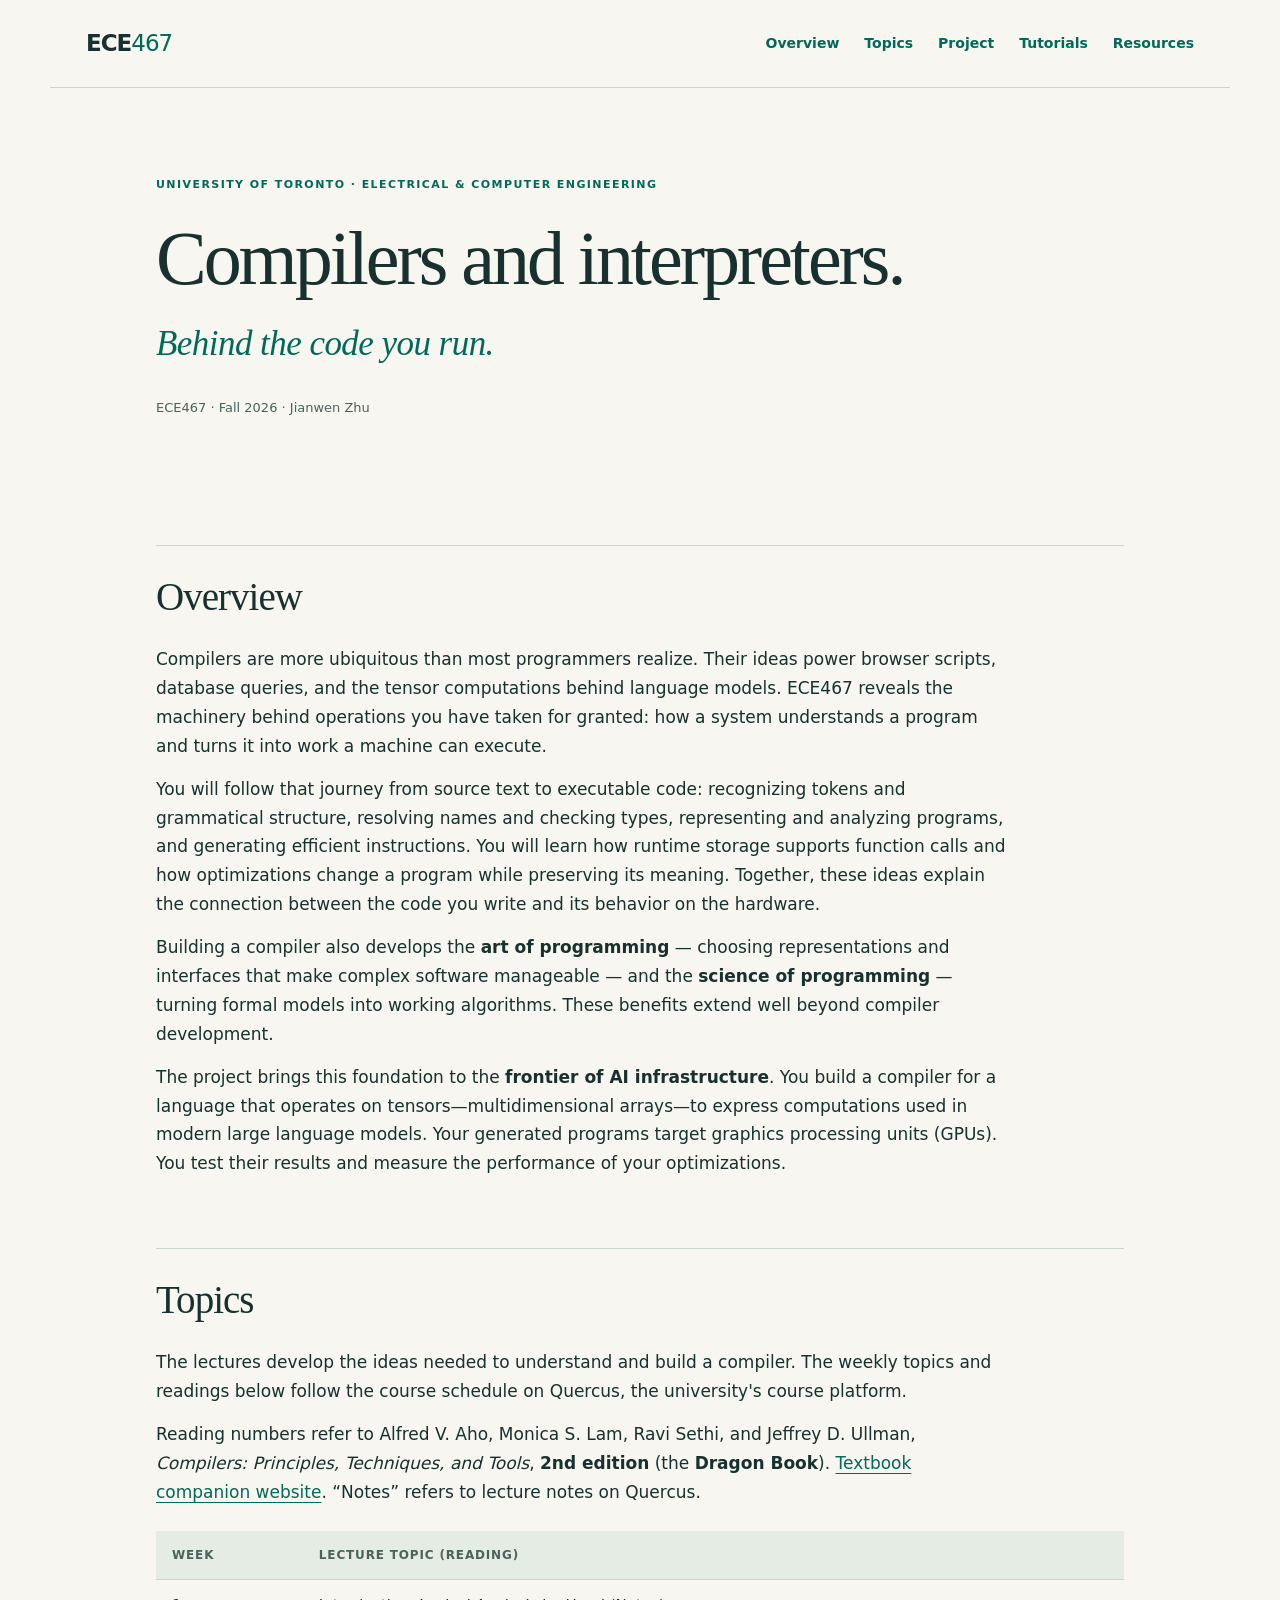
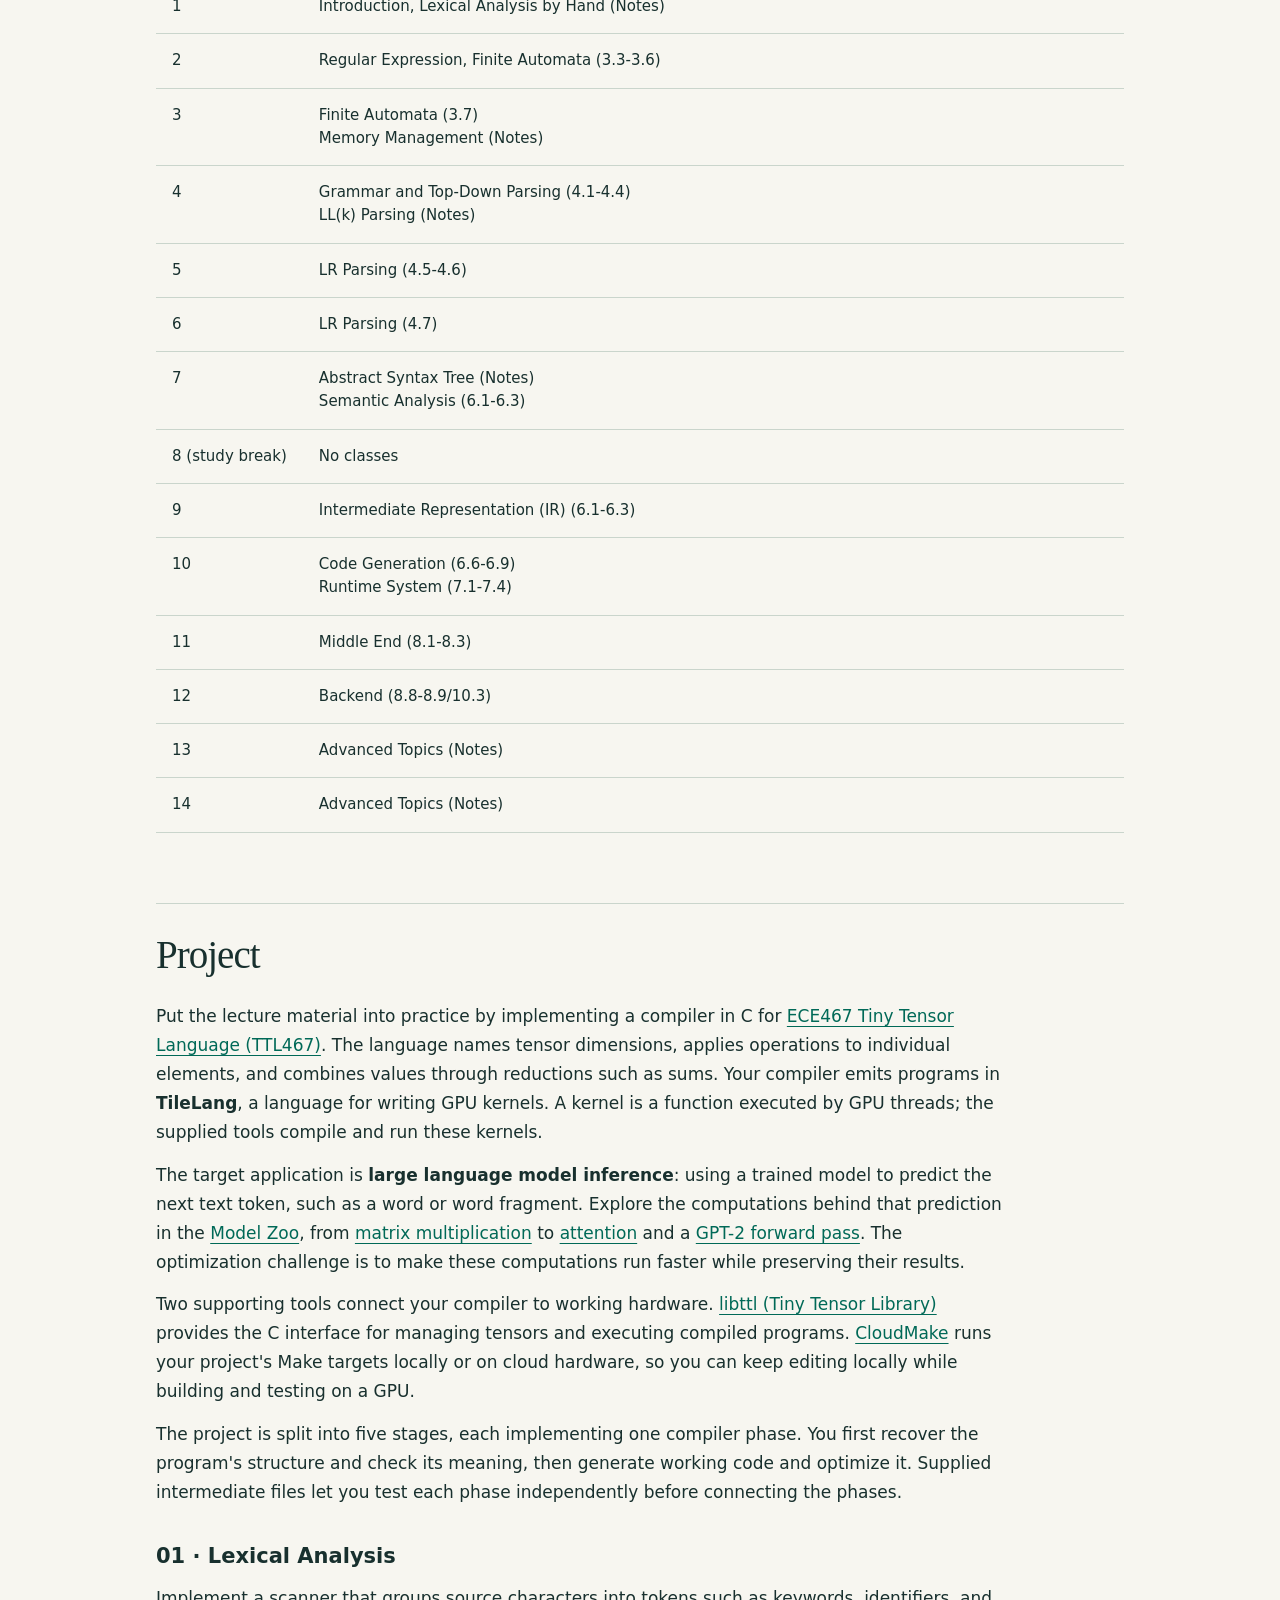
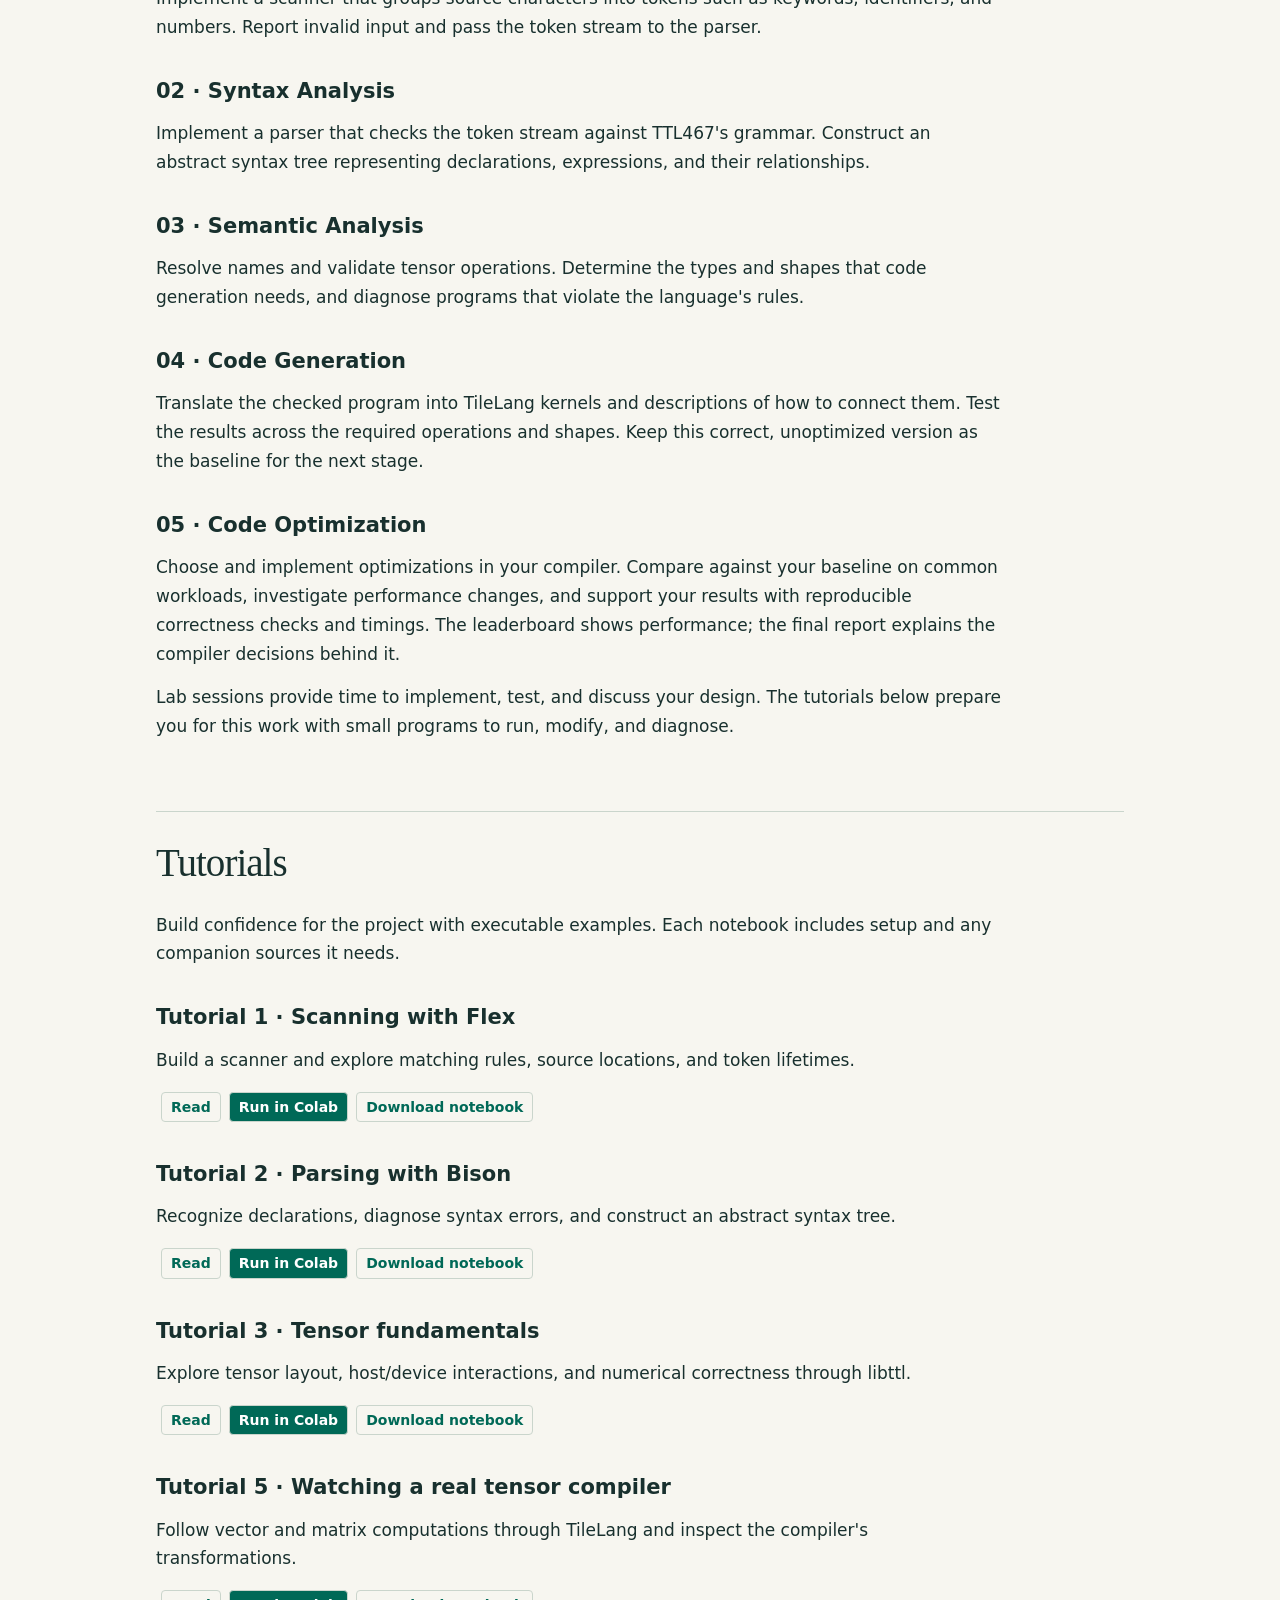
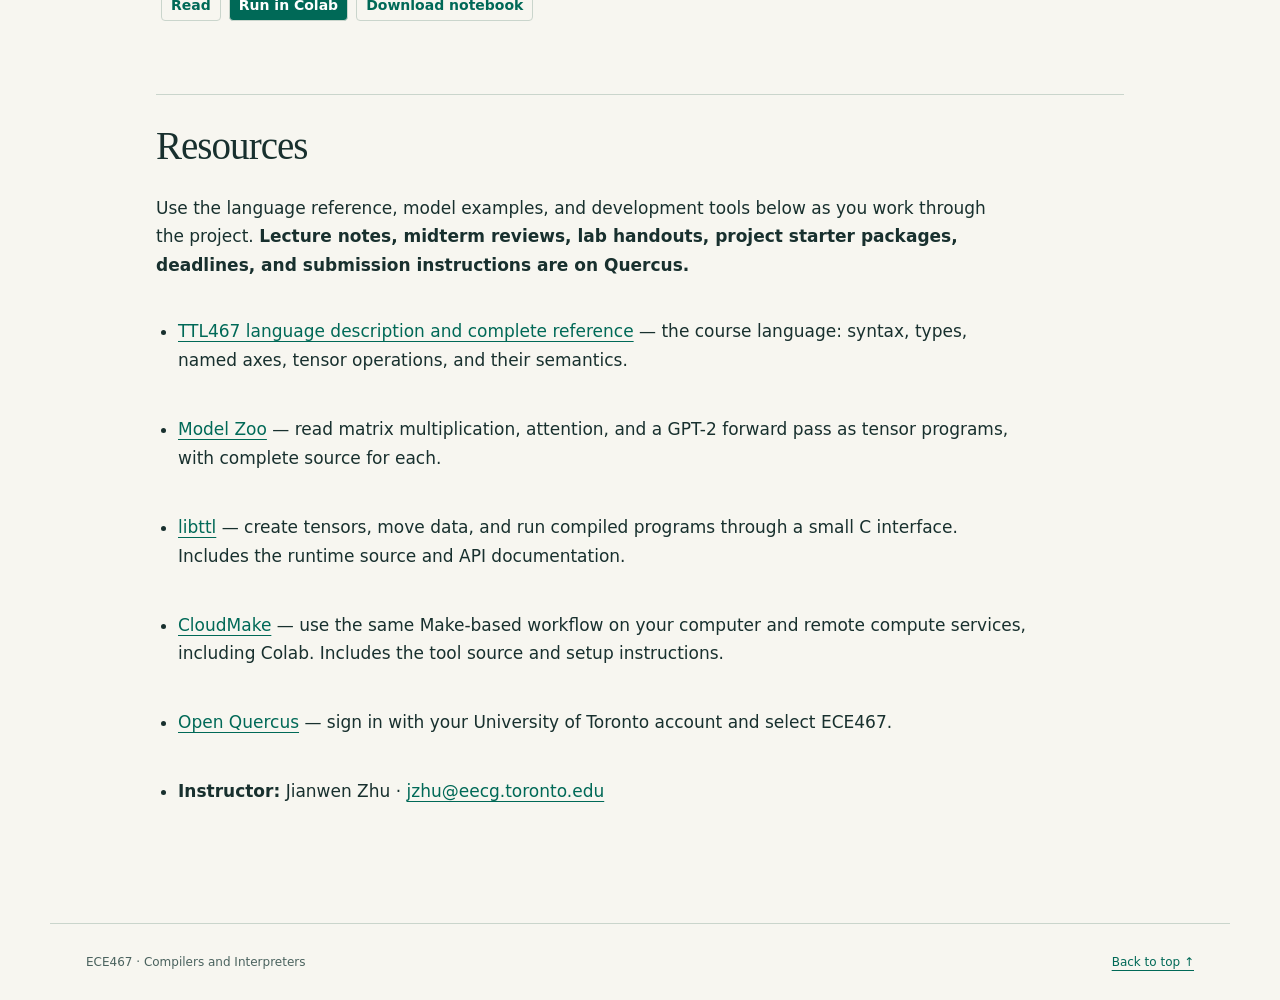
==== index.html @ db03c55f "Publish ECE467 course site and standalone student tutorials" ====
<!doctype html>
<html lang="en">
<head>
<meta charset="utf-8">
<meta name="viewport" content="width=device-width, initial-scale=1">
<meta name="description" content="ECE467 Compilers and Interpreters at the University of Toronto: learning outcomes, lecture topics, and a five-stage tensor compiler project.">
<title>ECE467 — Compilers and Interpreters</title>
<link rel="stylesheet" href="style.css">
</head>
<body>
<a class="skip" href="#main">Skip to content</a>
<nav aria-label="Main navigation"><a class="brand" href="#top">ECE<span>467</span></a><div><a href="#objectives">Overview</a><a href="#topics">Topics</a><a href="#project">Project</a><a href="#tutorials">Tutorials</a><a href="#resources">Resources</a></div></nav>
<main id="main"><header class="hero" id="top">
<p class="eyebrow">University of Toronto · Electrical &amp; Computer Engineering</p>
<h1>Compilers and interpreters.<em class="hero-tagline">Behind the code you run.</em></h1>
<p class="byline">ECE467 · Fall 2026 · Jianwen Zhu</p>
</header>

<h2 id="objectives">Overview</h2>
<p>Compilers are more ubiquitous than most programmers realize. Their
ideas power browser scripts, database queries, and the tensor
computations behind language models. ECE467 reveals the machinery behind
operations you have taken for granted: how a system understands a
program and turns it into work a machine can execute.</p>
<p>You will follow that journey from source text to executable code:
recognizing tokens and grammatical structure, resolving names and
checking types, representing and analyzing programs, and generating
efficient instructions. You will learn how runtime storage supports
function calls and how optimizations change a program while preserving
its meaning. Together, these ideas explain the connection between the
code you write and its behavior on the hardware.</p>
<p>Building a compiler also develops the <strong>art of
programming</strong> — choosing representations and interfaces that make
complex software manageable — and the <strong>science of
programming</strong> — turning formal models into working algorithms.
These benefits extend well beyond compiler development.</p>
<p>The project brings this foundation to the <strong>frontier of AI
infrastructure</strong>. You build a compiler for a language that
operates on tensors—multidimensional arrays—to express computations used
in modern large language models. Your generated programs target graphics
processing units (GPUs). You test their results and measure the
performance of your optimizations.</p>
<h2 id="topics">Topics</h2>
<p>The lectures develop the ideas needed to understand and build a
compiler. The weekly topics and readings below follow the course
schedule on Quercus, the university's course platform.</p>
<p>Reading numbers refer to Alfred V. Aho, Monica S. Lam, Ravi Sethi,
and Jeffrey D. Ullman, <em>Compilers: Principles, Techniques, and
Tools</em>, <strong>2nd edition</strong> (the <strong>Dragon
Book</strong>). <a href="https://suif.stanford.edu/dragonbook/">Textbook
companion website</a>. “Notes” refers to lecture notes on Quercus.</p>
<div class="table-scroll" role="region" aria-label="Lecture topic schedule" tabindex="0">

<table>
<thead>
<tr>
<th>Week</th>
<th>Lecture topic (reading)</th>
</tr>
</thead>
<tbody>
<tr>
<td>1</td>
<td>Introduction, Lexical Analysis by Hand (Notes)</td>
</tr>
<tr>
<td>2</td>
<td>Regular Expression, Finite Automata (3.3-3.6)</td>
</tr>
<tr>
<td>3</td>
<td>Finite Automata (3.7)<br>Memory Management (Notes)</td>
</tr>
<tr>
<td>4</td>
<td>Grammar and Top-Down Parsing (4.1-4.4)<br>LL(k) Parsing (Notes)</td>
</tr>
<tr>
<td>5</td>
<td>LR Parsing (4.5-4.6)</td>
</tr>
<tr>
<td>6</td>
<td>LR Parsing (4.7)</td>
</tr>
<tr>
<td>7</td>
<td>Abstract Syntax Tree (Notes)<br>Semantic Analysis (6.1-6.3)</td>
</tr>
<tr>
<td>8 (study break)</td>
<td>No classes</td>
</tr>
<tr>
<td>9</td>
<td>Intermediate Representation (IR) (6.1-6.3)</td>
</tr>
<tr>
<td>10</td>
<td>Code Generation (6.6-6.9)<br>Runtime System (7.1-7.4)</td>
</tr>
<tr>
<td>11</td>
<td>Middle End (8.1-8.3)</td>
</tr>
<tr>
<td>12</td>
<td>Backend (8.8-8.9/10.3)</td>
</tr>
<tr>
<td>13</td>
<td>Advanced Topics (Notes)</td>
</tr>
<tr>
<td>14</td>
<td>Advanced Topics (Notes)</td>
</tr>
</tbody>
</table>
</div>

<h2 id="project">Project</h2>
<p>Put the lecture material into practice by implementing a compiler in
C for <a href="ttl467.html">ECE467 Tiny Tensor Language (TTL467)</a>.
The language names tensor dimensions, applies operations to individual
elements, and combines values through reductions such as sums. Your
compiler emits programs in <strong>TileLang</strong>, a language for
writing GPU kernels. A kernel is a function executed by GPU threads; the
supplied tools compile and run these kernels.</p>
<p>The target application is <strong>large language model
inference</strong>: using a trained model to predict the next text
token, such as a word or word fragment. Explore the computations behind
that prediction in the <a href="model-zoo.html">Model Zoo</a>, from <a
href="gemm.html">matrix multiplication</a> to <a
href="attention.html">attention</a> and a <a
href="gpt2-forward.html">GPT-2 forward pass</a>. The optimization
challenge is to make these computations run faster while preserving
their results.</p>
<p>Two supporting tools connect your compiler to working hardware. <a
href="https://github.com/jianwen-zhu/libttl">libttl (Tiny Tensor
Library)</a> provides the C interface for managing tensors and executing
compiled programs. <a
href="https://github.com/jianwen-zhu/cloudmake">CloudMake</a> runs your
project's Make targets locally or on cloud hardware, so you can keep
editing locally while building and testing on a GPU.</p>
<p>The project is split into five stages, each implementing one compiler
phase. You first recover the program's structure and check its meaning,
then generate working code and optimize it. Supplied intermediate files
let you test each phase independently before connecting the phases.</p>
<h3 id="lexical-analysis">01 · Lexical Analysis</h3>
<p>Implement a scanner that groups source characters into tokens such as
keywords, identifiers, and numbers. Report invalid input and pass the
token stream to the parser.</p>
<h3 id="syntax-analysis">02 · Syntax Analysis</h3>
<p>Implement a parser that checks the token stream against TTL467's
grammar. Construct an abstract syntax tree representing declarations,
expressions, and their relationships.</p>
<h3 id="semantic-analysis">03 · Semantic Analysis</h3>
<p>Resolve names and validate tensor operations. Determine the types and
shapes that code generation needs, and diagnose programs that violate
the language's rules.</p>
<h3 id="code-generation">04 · Code Generation</h3>
<p>Translate the checked program into TileLang kernels and descriptions
of how to connect them. Test the results across the required operations
and shapes. Keep this correct, unoptimized version as the baseline for
the next stage.</p>
<h3 id="code-optimization">05 · Code Optimization</h3>
<p>Choose and implement optimizations in your compiler. Compare against
your baseline on common workloads, investigate performance changes, and
support your results with reproducible correctness checks and timings.
The leaderboard shows performance; the final report explains the
compiler decisions behind it.</p>
<p>Lab sessions provide time to implement, test, and discuss your
design. The tutorials below prepare you for this work with small
programs to run, modify, and diagnose.</p>
<h2 id="tutorials">Tutorials</h2>
<p>Build confidence for the project with executable examples. Each
notebook includes setup and any companion sources it needs.</p>
<h3 id="tutorial-1-scanning-with-flex">Tutorial 1 · Scanning with
Flex</h3>
<p>Build a scanner and explore matching rules, source locations, and
token lifetimes.</p>
<p class="notebook-links"><a href="tutorial1.html">Read</a> <a class="button" href="https://colab.research.google.com/github/jianwen-zhu/2026-fall-ece467-jzhu/blob/gh-pages/tutorial1.ipynb">Run in Colab</a> <a href="tutorial1.ipynb" download>Download notebook</a></p>

<h3 id="tutorial-2-parsing-with-bison">Tutorial 2 · Parsing with
Bison</h3>
<p>Recognize declarations, diagnose syntax errors, and construct an
abstract syntax tree.</p>
<p class="notebook-links"><a href="tutorial2.html">Read</a> <a class="button" href="https://colab.research.google.com/github/jianwen-zhu/2026-fall-ece467-jzhu/blob/gh-pages/tutorial2.ipynb">Run in Colab</a> <a href="tutorial2.ipynb" download>Download notebook</a></p>

<h3 id="tutorial-3-tensor-fundamentals">Tutorial 3 · Tensor
fundamentals</h3>
<p>Explore tensor layout, host/device interactions, and numerical
correctness through libttl.</p>
<p class="notebook-links"><a href="tutorial3.html">Read</a> <a class="button" href="https://colab.research.google.com/github/jianwen-zhu/2026-fall-ece467-jzhu/blob/gh-pages/tutorial3.ipynb">Run in Colab</a> <a href="tutorial3.ipynb" download>Download notebook</a></p>

<h3 id="tutorial-5-watching-a-real-tensor-compiler">Tutorial 5 ·
Watching a real tensor compiler</h3>
<p>Follow vector and matrix computations through TileLang and inspect
the compiler's transformations.</p>
<p class="notebook-links"><a href="tutorial5.html">Read</a> <a class="button" href="https://colab.research.google.com/github/jianwen-zhu/2026-fall-ece467-jzhu/blob/gh-pages/tutorial5.ipynb">Run in Colab</a> <a href="tutorial5.ipynb" download>Download notebook</a></p>

<h2 id="resources">Resources</h2>
<p>Use the language reference, model examples, and development tools
below as you work through the project. <strong>Lecture notes, midterm
reviews, lab handouts, project starter packages, deadlines, and
submission instructions are on Quercus.</strong></p>
<ul>
<li><p><a href="ttl467.html">TTL467 language description and complete
reference</a> — the course language: syntax, types, named axes, tensor
operations, and their semantics.</p></li>
<li><p><a href="model-zoo.html">Model Zoo</a> — read matrix
multiplication, attention, and a GPT-2 forward pass as tensor programs,
with complete source for each.</p></li>
<li><p><a href="https://github.com/jianwen-zhu/libttl">libttl</a> —
create tensors, move data, and run compiled programs through a small C
interface. Includes the runtime source and API documentation.</p></li>
<li><p><a href="https://github.com/jianwen-zhu/cloudmake">CloudMake</a>
— use the same Make-based workflow on your computer and remote compute
services, including Colab. Includes the tool source and setup
instructions.</p></li>
<li><p><a href="https://q.utoronto.ca/">Open Quercus</a> — sign in with
your University of Toronto account and select ECE467.</p></li>
<li><p><strong>Instructor:</strong> Jianwen Zhu · <a
href="mailto:jzhu@eecg.toronto.edu">jzhu@eecg.toronto.edu</a></p></li>
</ul></main>
<footer><span>ECE467 · Compilers and Interpreters</span><a href="#top">Back to top ↑</a></footer>
</body>
</html>
---- style.css ----
:root{--paper:#f7f6f0;--ink:#18302e;--muted:#4a625e;--accent:#006957;--line:#cad5cc;--wash:#e5ece4}*{box-sizing:border-box}html{scroll-behavior:smooth;scroll-padding-top:6rem}body{margin:0;background:var(--paper);color:var(--ink);font:17px/1.7 system-ui,-apple-system,BlinkMacSystemFont,"Segoe UI",sans-serif}a{color:var(--accent);text-underline-offset:4px}a:hover{text-decoration-thickness:2px}a:focus-visible{outline:3px solid #b75b25;outline-offset:5px}.skip{position:absolute;top:-100px;left:1rem;z-index:3;background:white;padding:1rem}.skip:focus{top:1rem}nav{display:flex;align-items:center;justify-content:space-between;gap:2rem;max-width:1180px;margin:auto;padding:24px 36px;border-bottom:1px solid var(--line)}nav div{display:flex;gap:25px;flex-wrap:wrap}nav a{text-decoration:none;font-size:14px;font-weight:650}.brand{font-size:23px;letter-spacing:-1px;color:var(--ink)}.brand span{color:var(--accent);font-weight:400}main{max-width:1040px;margin:auto;padding:0 36px 80px}.hero{padding:74px 0 42px}.eyebrow{text-transform:uppercase;letter-spacing:.13em;font-size:11px;font-weight:750;color:var(--accent)}h1{font:500 clamp(44px,6.6vw,76px)/1.07 Georgia,serif;letter-spacing:-.04em;max-width:900px;margin:23px 0 30px}h1 em{font-weight:400;color:var(--accent)}.lead{font-size:21px;line-height:1.6;max-width:740px}.byline{font-size:13px;color:var(--muted);margin-top:24px}.hero-links{display:flex;align-items:center;gap:25px;flex-wrap:wrap;margin:30px 0 42px}.button{display:inline-block;background:var(--accent);color:white;text-decoration:none;padding:12px 20px;border-radius:4px;font-size:14px;font-weight:650}.button:hover{background:#004f43}.motif{display:flex;border-top:1px solid var(--line);border-bottom:1px solid var(--line);padding:18px 0;gap:50px;font:italic 24px Georgia,serif;color:var(--muted)}h1:not(.hero h1){font:500 39px/1.2 Georgia,serif;letter-spacing:-.025em;margin:70px 0 24px;padding-top:28px;border-top:1px solid var(--line)}h3{font-size:21px;line-height:1.35;font-weight:650;margin:35px 0 10px}p{max-width:850px;margin:14px 0}ul{padding-left:22px;max-width:880px}li{padding:6px 0}li strong{font-weight:650}.unreleased{color:var(--muted)}.status{display:inline-block;font:600 11px/1.6 system-ui,sans-serif;text-transform:uppercase;letter-spacing:.05em;background:var(--wash);padding:2px 7px;border-radius:3px;margin-left:6px}.resource-link{margin:30px 0}.project-lead{font:500 43px/1.15 Georgia,serif;letter-spacing:-.025em}.project-flow{display:flex;gap:18px;align-items:center;justify-content:space-between;background:var(--wash);padding:25px;margin:28px 0;border-radius:6px}.project-flow span{font-size:15px;font-weight:650}.project-flow b{font-weight:400;color:var(--accent)}.principle{border-left:3px solid var(--accent);padding:10px 25px;margin:40px 0}.principle p:last-child{font:italic 25px/1.5 Georgia,serif}footer{border-top:1px solid var(--line);max-width:1180px;margin:auto;padding:28px 36px;display:flex;justify-content:space-between;font-size:12px;color:var(--muted)}@media(max-width:620px){body{font-size:16px}nav{padding:18px 20px;gap:18px;align-items:flex-start}nav div{gap:9px 17px}nav a{font-size:12px}main{padding:0 22px 45px}.hero{padding-top:42px}.lead{font-size:18px}.motif{gap:20px;font-size:19px}.project-flow{gap:10px;padding:17px 12px}.project-flow span{font-size:12px}.project-lead{font-size:36px}footer{gap:20px;padding:24px 22px}}@media(prefers-reduced-motion:reduce){html{scroll-behavior:auto}}
.hero-tagline{display:block;font-size:.46em;line-height:1.35;letter-spacing:-.015em;margin-top:.6em}
h2{font:500 39px/1.2 Georgia,serif;letter-spacing:-.025em;margin:70px 0 24px;padding-top:28px;border-top:1px solid var(--line)}h3{font-size:21px;line-height:1.35;font-weight:650;margin:35px 0 10px}
.notebook-title{font-weight:650}.notebook-links{display:inline-flex;align-items:center;flex-wrap:wrap;gap:8px;margin:3px 5px}.notebook-or{font-size:12px;color:var(--muted)}.notebook-links a{font-size:12px;line-height:1.6;font-weight:650;text-decoration:none;border:1px solid var(--line);border-radius:4px;padding:2px 8px}.notebook-links a:hover{background:var(--wash)}
.colab-help{border:1px solid var(--line);border-radius:5px;padding:14px 18px;margin:24px 0;background:var(--wash)}.colab-help summary{cursor:pointer;font-weight:650}.colab-help p{font-size:14px}.colab-help pre{overflow-x:auto;background:var(--paper);padding:16px;font-size:12px;line-height:1.7}.colab-help code{font-family:ui-monospace,monospace}
/* ECE467 topic schedule; shared layout matches ECE326. */
.notebook-links a,.notebook-links button{font-family:inherit;font-size:14px;line-height:1.6;font-weight:650;border:1px solid var(--line);border-radius:4px;padding:3px 9px;margin:0}.notebook-links button:disabled{color:var(--muted);background:var(--wash);cursor:not-allowed}
.table-scroll{overflow-x:auto;margin:24px 0}.table-scroll:focus-visible{outline:3px solid #b75b25;outline-offset:5px}table{border-collapse:collapse;width:100%;font-size:15px;line-height:1.55}th{text-align:left;font-size:12px;text-transform:uppercase;letter-spacing:.07em;color:var(--muted);background:var(--wash)}td,th{padding:15px 16px;border-bottom:1px solid var(--line);vertical-align:top}td:first-child{white-space:nowrap;width:95px}td:nth-child(2){width:260px;font-weight:600}.section-next{font-size:14px;margin-top:26px}@media(max-width:620px){table{min-width:650px}}
.reference{padding-top:30px}.reference pre{overflow-x:auto;background:var(--wash);padding:20px;font-size:13px;line-height:1.6}.reference code{font-family:ui-monospace,SFMono-Regular,Consolas,monospace}.reference table{display:block;overflow-x:auto}.reference td:first-child{white-space:normal;width:auto}.reference td:nth-child(2){width:auto;font-weight:400}.table-scroll td:nth-child(2){width:auto;font-weight:400}
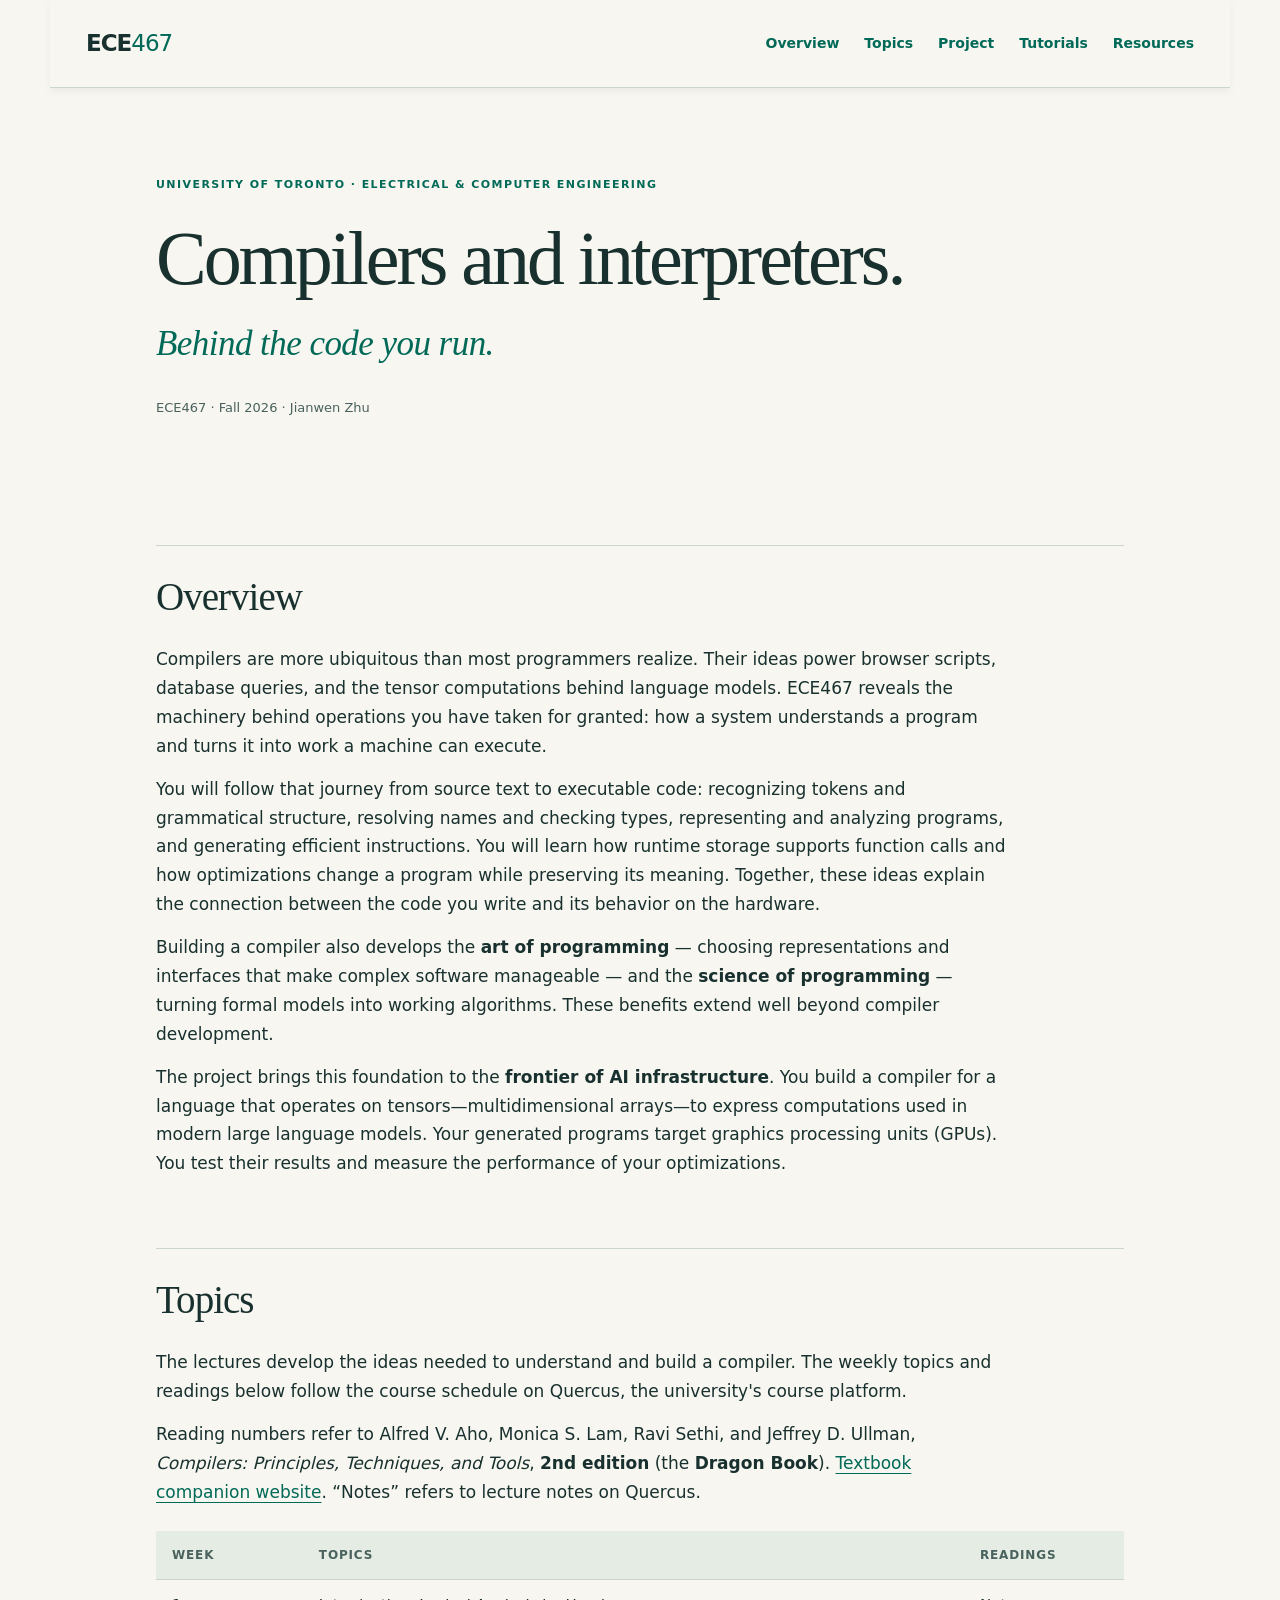
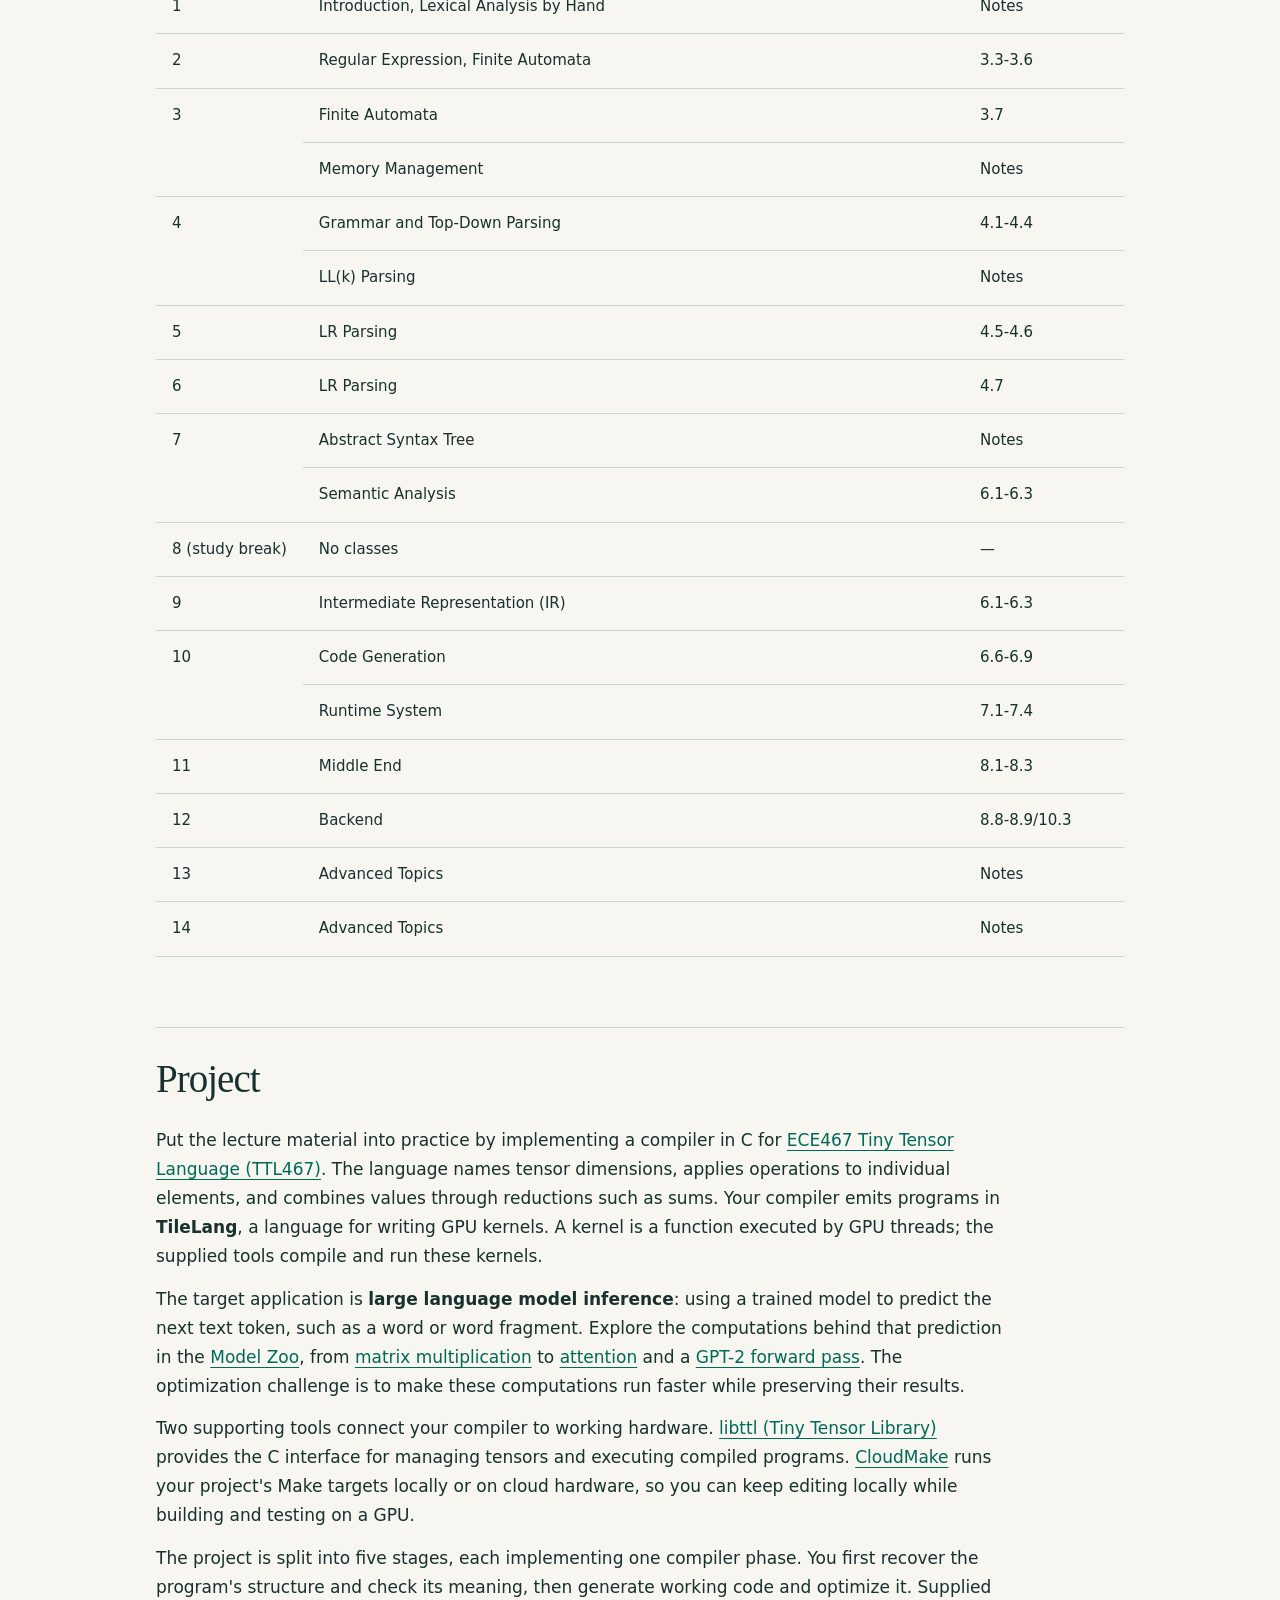
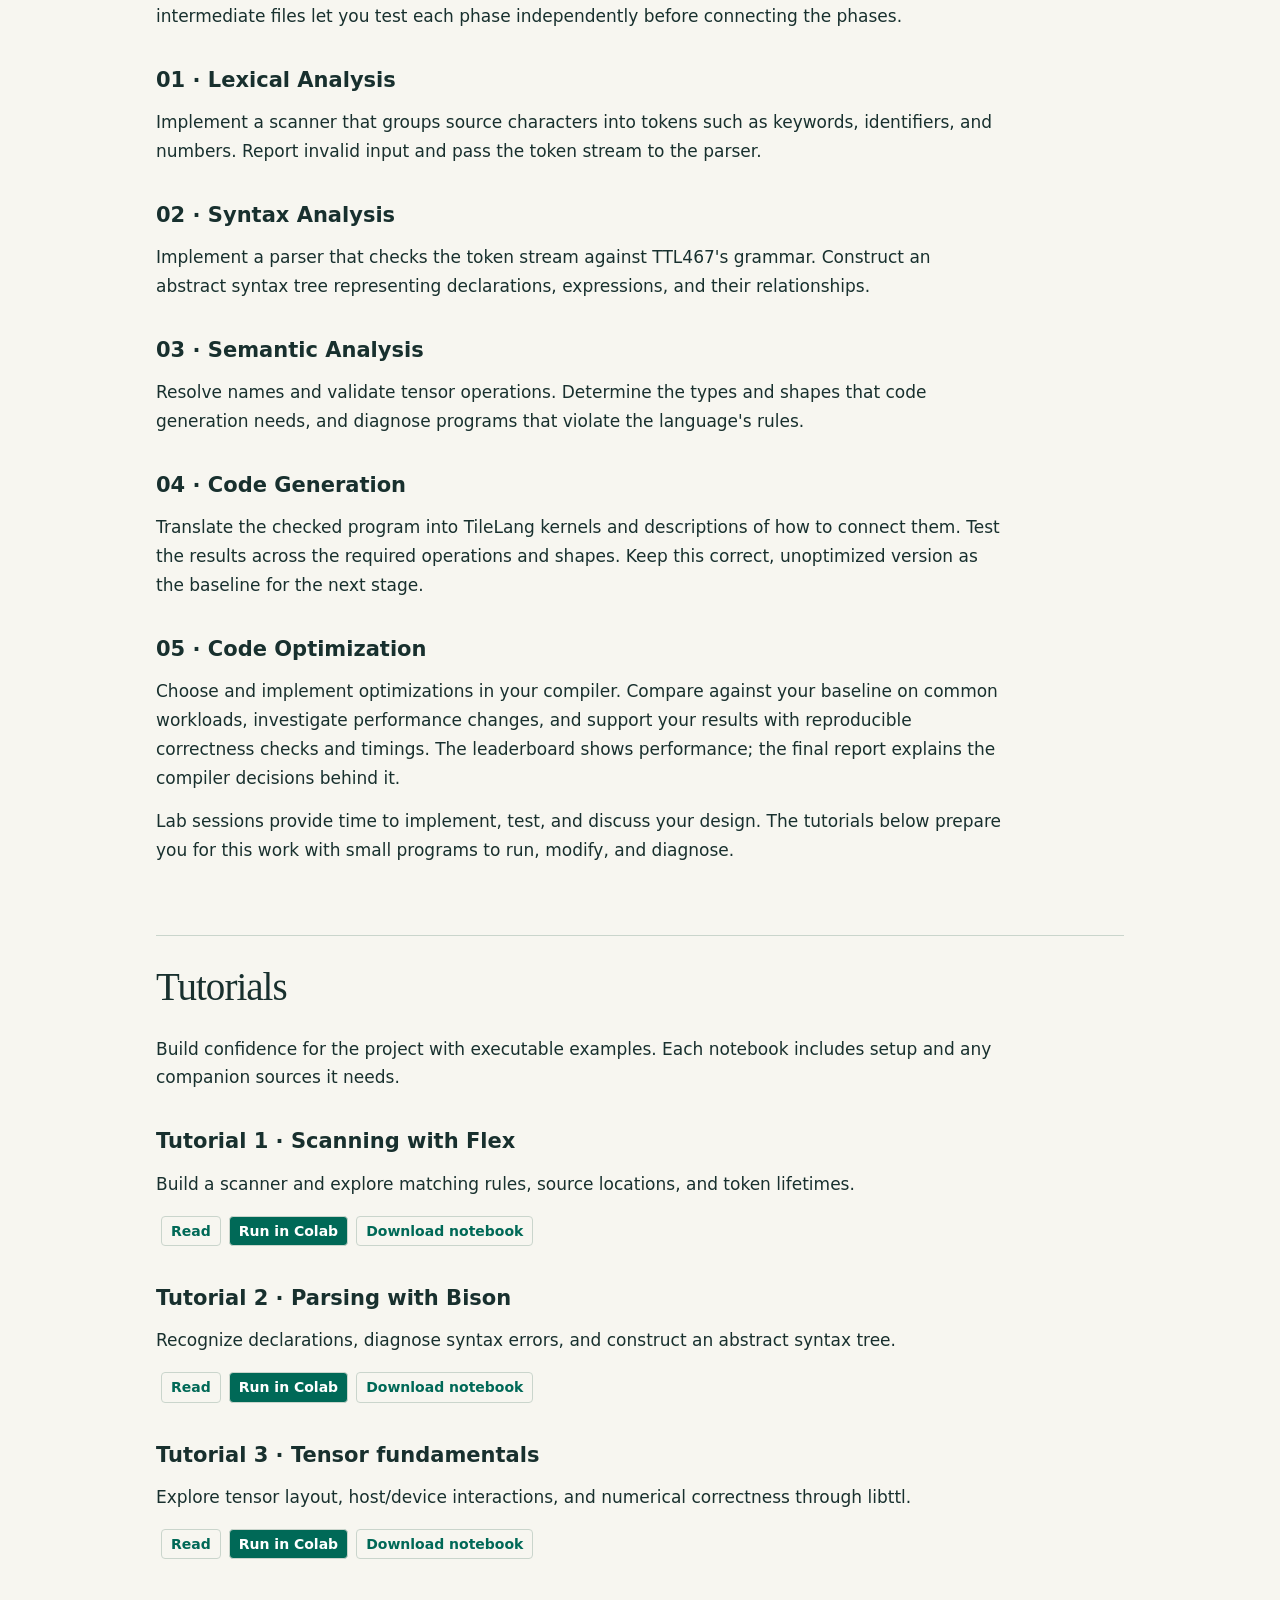
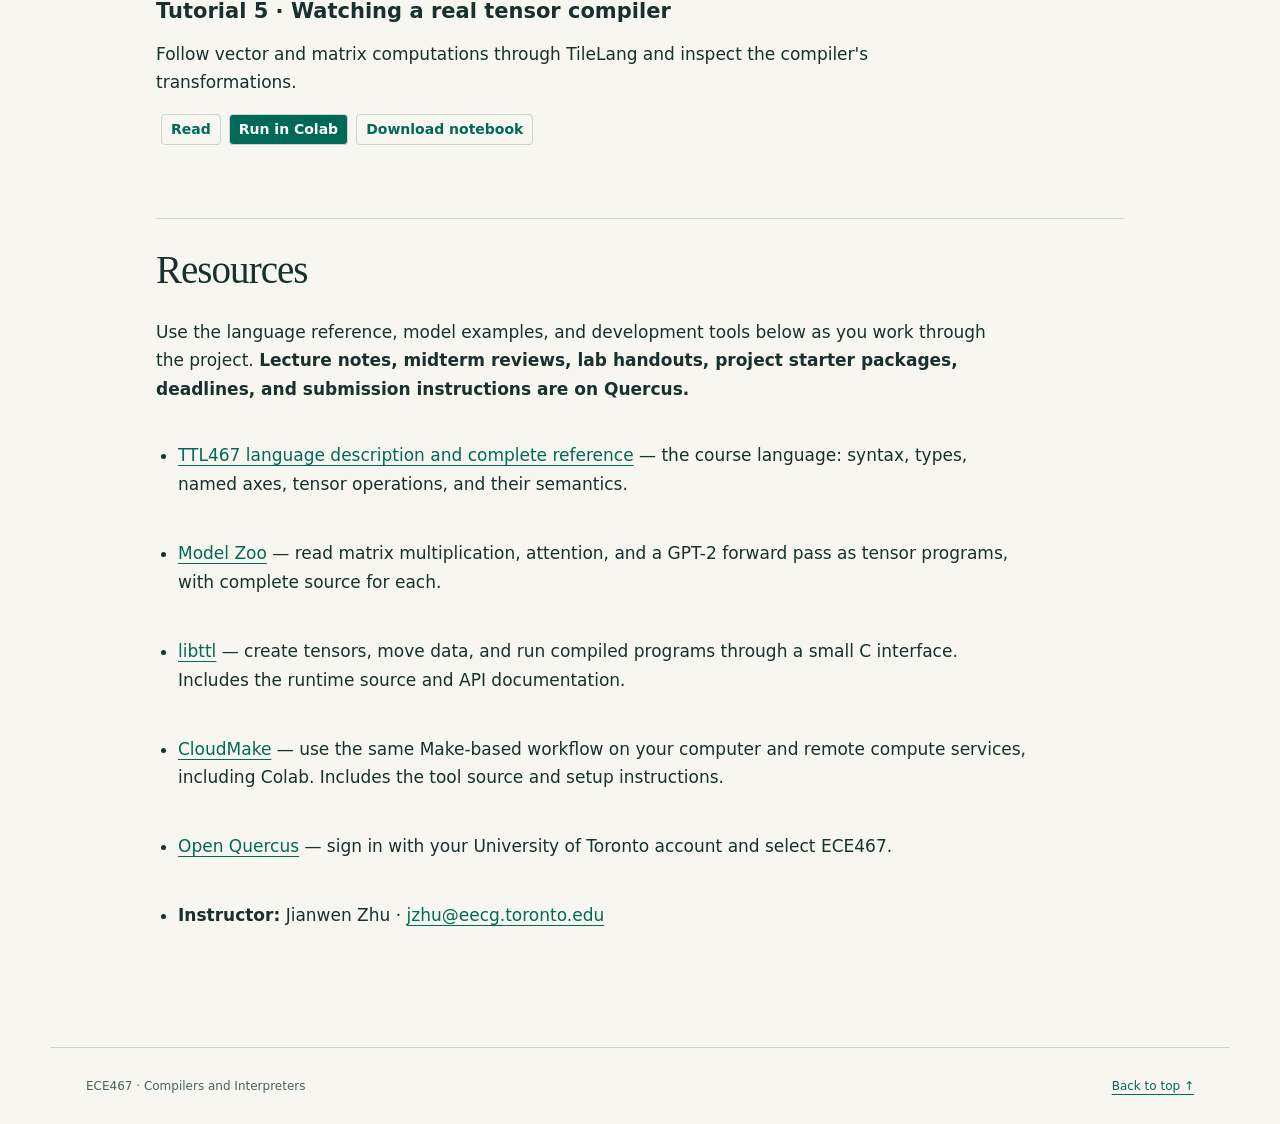
==== commit 2063221d: "Keep navigation visible and separate topic readings" ====
--- a/index.html
+++ b/index.html
@@ -51,72 +51,27 @@
 companion website</a>. “Notes” refers to lecture notes on Quercus.</p>
 <div class="table-scroll" role="region" aria-label="Lecture topic schedule" tabindex="0">
 
-<table>
-<thead>
-<tr>
-<th>Week</th>
-<th>Lecture topic (reading)</th>
-</tr>
-</thead>
-<tbody>
-<tr>
-<td>1</td>
-<td>Introduction, Lexical Analysis by Hand (Notes)</td>
-</tr>
-<tr>
-<td>2</td>
-<td>Regular Expression, Finite Automata (3.3-3.6)</td>
-</tr>
-<tr>
-<td>3</td>
-<td>Finite Automata (3.7)<br>Memory Management (Notes)</td>
-</tr>
-<tr>
-<td>4</td>
-<td>Grammar and Top-Down Parsing (4.1-4.4)<br>LL(k) Parsing (Notes)</td>
-</tr>
-<tr>
-<td>5</td>
-<td>LR Parsing (4.5-4.6)</td>
-</tr>
-<tr>
-<td>6</td>
-<td>LR Parsing (4.7)</td>
-</tr>
-<tr>
-<td>7</td>
-<td>Abstract Syntax Tree (Notes)<br>Semantic Analysis (6.1-6.3)</td>
-</tr>
-<tr>
-<td>8 (study break)</td>
-<td>No classes</td>
-</tr>
-<tr>
-<td>9</td>
-<td>Intermediate Representation (IR) (6.1-6.3)</td>
-</tr>
-<tr>
-<td>10</td>
-<td>Code Generation (6.6-6.9)<br>Runtime System (7.1-7.4)</td>
-</tr>
-<tr>
-<td>11</td>
-<td>Middle End (8.1-8.3)</td>
-</tr>
-<tr>
-<td>12</td>
-<td>Backend (8.8-8.9/10.3)</td>
-</tr>
-<tr>
-<td>13</td>
-<td>Advanced Topics (Notes)</td>
-</tr>
-<tr>
-<td>14</td>
-<td>Advanced Topics (Notes)</td>
-</tr>
-</tbody>
-</table>
+<table><thead><tr><th scope="col">Week</th><th scope="col">Topics</th><th scope="col">Readings</th></tr></thead><tbody>
+<tr><td rowspan="1">1</td><td>Introduction, Lexical Analysis by Hand</td><td>Notes</td></tr>
+<tr><td rowspan="1">2</td><td>Regular Expression, Finite Automata</td><td>3.3-3.6</td></tr>
+<tr><td rowspan="2">3</td><td>Finite Automata</td><td>3.7</td></tr>
+<tr><td>Memory Management</td><td>Notes</td></tr>
+<tr><td rowspan="2">4</td><td>Grammar and Top-Down Parsing</td><td>4.1-4.4</td></tr>
+<tr><td>LL(k) Parsing</td><td>Notes</td></tr>
+<tr><td rowspan="1">5</td><td>LR Parsing</td><td>4.5-4.6</td></tr>
+<tr><td rowspan="1">6</td><td>LR Parsing</td><td>4.7</td></tr>
+<tr><td rowspan="2">7</td><td>Abstract Syntax Tree</td><td>Notes</td></tr>
+<tr><td>Semantic Analysis</td><td>6.1-6.3</td></tr>
+<tr><td rowspan="1">8 (study break)</td><td>No classes</td><td>—</td></tr>
+<tr><td rowspan="1">9</td><td>Intermediate Representation (IR)</td><td>6.1-6.3</td></tr>
+<tr><td rowspan="2">10</td><td>Code Generation</td><td>6.6-6.9</td></tr>
+<tr><td>Runtime System</td><td>7.1-7.4</td></tr>
+<tr><td rowspan="1">11</td><td>Middle End</td><td>8.1-8.3</td></tr>
+<tr><td rowspan="1">12</td><td>Backend</td><td>8.8-8.9/10.3</td></tr>
+<tr><td rowspan="1">13</td><td>Advanced Topics</td><td>Notes</td></tr>
+<tr><td rowspan="1">14</td><td>Advanced Topics</td><td>Notes</td></tr>
+</tbody></table>
+
 </div>
 
 <h2 id="project">Project</h2>
--- a/style.css
+++ b/style.css
@@ -1,5 +1,9 @@
 :root{--paper:#f7f6f0;--ink:#18302e;--muted:#4a625e;--accent:#006957;--line:#cad5cc;--wash:#e5ece4}*{box-sizing:border-box}html{scroll-behavior:smooth;scroll-padding-top:6rem}body{margin:0;background:var(--paper);color:var(--ink);font:17px/1.7 system-ui,-apple-system,BlinkMacSystemFont,"Segoe UI",sans-serif}a{color:var(--accent);text-underline-offset:4px}a:hover{text-decoration-thickness:2px}a:focus-visible{outline:3px solid #b75b25;outline-offset:5px}.skip{position:absolute;top:-100px;left:1rem;z-index:3;background:white;padding:1rem}.skip:focus{top:1rem}nav{display:flex;align-items:center;justify-content:space-between;gap:2rem;max-width:1180px;margin:auto;padding:24px 36px;border-bottom:1px solid var(--line)}nav div{display:flex;gap:25px;flex-wrap:wrap}nav a{text-decoration:none;font-size:14px;font-weight:650}.brand{font-size:23px;letter-spacing:-1px;color:var(--ink)}.brand span{color:var(--accent);font-weight:400}main{max-width:1040px;margin:auto;padding:0 36px 80px}.hero{padding:74px 0 42px}.eyebrow{text-transform:uppercase;letter-spacing:.13em;font-size:11px;font-weight:750;color:var(--accent)}h1{font:500 clamp(44px,6.6vw,76px)/1.07 Georgia,serif;letter-spacing:-.04em;max-width:900px;margin:23px 0 30px}h1 em{font-weight:400;color:var(--accent)}.lead{font-size:21px;line-height:1.6;max-width:740px}.byline{font-size:13px;color:var(--muted);margin-top:24px}.hero-links{display:flex;align-items:center;gap:25px;flex-wrap:wrap;margin:30px 0 42px}.button{display:inline-block;background:var(--accent);color:white;text-decoration:none;padding:12px 20px;border-radius:4px;font-size:14px;font-weight:650}.button:hover{background:#004f43}.motif{display:flex;border-top:1px solid var(--line);border-bottom:1px solid var(--line);padding:18px 0;gap:50px;font:italic 24px Georgia,serif;color:var(--muted)}h1:not(.hero h1){font:500 39px/1.2 Georgia,serif;letter-spacing:-.025em;margin:70px 0 24px;padding-top:28px;border-top:1px solid var(--line)}h3{font-size:21px;line-height:1.35;font-weight:650;margin:35px 0 10px}p{max-width:850px;margin:14px 0}ul{padding-left:22px;max-width:880px}li{padding:6px 0}li strong{font-weight:650}.unreleased{color:var(--muted)}.status{display:inline-block;font:600 11px/1.6 system-ui,sans-serif;text-transform:uppercase;letter-spacing:.05em;background:var(--wash);padding:2px 7px;border-radius:3px;margin-left:6px}.resource-link{margin:30px 0}.project-lead{font:500 43px/1.15 Georgia,serif;letter-spacing:-.025em}.project-flow{display:flex;gap:18px;align-items:center;justify-content:space-between;background:var(--wash);padding:25px;margin:28px 0;border-radius:6px}.project-flow span{font-size:15px;font-weight:650}.project-flow b{font-weight:400;color:var(--accent)}.principle{border-left:3px solid var(--accent);padding:10px 25px;margin:40px 0}.principle p:last-child{font:italic 25px/1.5 Georgia,serif}footer{border-top:1px solid var(--line);max-width:1180px;margin:auto;padding:28px 36px;display:flex;justify-content:space-between;font-size:12px;color:var(--muted)}@media(max-width:620px){body{font-size:16px}nav{padding:18px 20px;gap:18px;align-items:flex-start}nav div{gap:9px 17px}nav a{font-size:12px}main{padding:0 22px 45px}.hero{padding-top:42px}.lead{font-size:18px}.motif{gap:20px;font-size:19px}.project-flow{gap:10px;padding:17px 12px}.project-flow span{font-size:12px}.project-lead{font-size:36px}footer{gap:20px;padding:24px 22px}}@media(prefers-reduced-motion:reduce){html{scroll-behavior:auto}}
 .hero-tagline{display:block;font-size:.46em;line-height:1.35;letter-spacing:-.015em;margin-top:.6em}
+/* Keep course navigation visible while leaving anchor headings below it. */
+nav{position:sticky;top:0;z-index:2;background:var(--paper);box-shadow:0 3px 8px rgb(24 48 46 / 5%)}
+html{scroll-padding-top:8rem}
+@media(max-width:620px){nav a{font-size:14px}html{scroll-padding-top:10rem}}
 h2{font:500 39px/1.2 Georgia,serif;letter-spacing:-.025em;margin:70px 0 24px;padding-top:28px;border-top:1px solid var(--line)}h3{font-size:21px;line-height:1.35;font-weight:650;margin:35px 0 10px}
 .notebook-title{font-weight:650}.notebook-links{display:inline-flex;align-items:center;flex-wrap:wrap;gap:8px;margin:3px 5px}.notebook-or{font-size:12px;color:var(--muted)}.notebook-links a{font-size:12px;line-height:1.6;font-weight:650;text-decoration:none;border:1px solid var(--line);border-radius:4px;padding:2px 8px}.notebook-links a:hover{background:var(--wash)}
 .colab-help{border:1px solid var(--line);border-radius:5px;padding:14px 18px;margin:24px 0;background:var(--wash)}.colab-help summary{cursor:pointer;font-weight:650}.colab-help p{font-size:14px}.colab-help pre{overflow-x:auto;background:var(--paper);padding:16px;font-size:12px;line-height:1.7}.colab-help code{font-family:ui-monospace,monospace}
@@ -7,3 +11,5 @@
 .notebook-links a,.notebook-links button{font-family:inherit;font-size:14px;line-height:1.6;font-weight:650;border:1px solid var(--line);border-radius:4px;padding:3px 9px;margin:0}.notebook-links button:disabled{color:var(--muted);background:var(--wash);cursor:not-allowed}
 .table-scroll{overflow-x:auto;margin:24px 0}.table-scroll:focus-visible{outline:3px solid #b75b25;outline-offset:5px}table{border-collapse:collapse;width:100%;font-size:15px;line-height:1.55}th{text-align:left;font-size:12px;text-transform:uppercase;letter-spacing:.07em;color:var(--muted);background:var(--wash)}td,th{padding:15px 16px;border-bottom:1px solid var(--line);vertical-align:top}td:first-child{white-space:nowrap;width:95px}td:nth-child(2){width:260px;font-weight:600}.section-next{font-size:14px;margin-top:26px}@media(max-width:620px){table{min-width:650px}}
 .reference{padding-top:30px}.reference pre{overflow-x:auto;background:var(--wash);padding:20px;font-size:13px;line-height:1.6}.reference code{font-family:ui-monospace,SFMono-Regular,Consolas,monospace}.reference table{display:block;overflow-x:auto}.reference td:first-child{white-space:normal;width:auto}.reference td:nth-child(2){width:auto;font-weight:400}.table-scroll td:nth-child(2){width:auto;font-weight:400}
+.table-scroll td{white-space:normal;width:auto}.table-scroll td[rowspan]{white-space:nowrap;width:9rem}.table-scroll td:last-child{white-space:nowrap;width:10rem}
+@media(max-width:620px){.table-scroll table{min-width:0;font-size:14px}.table-scroll td,.table-scroll th{padding:12px 8px}.table-scroll td[rowspan]{white-space:normal;width:4.5rem}.table-scroll td:last-child{width:6.5rem}}
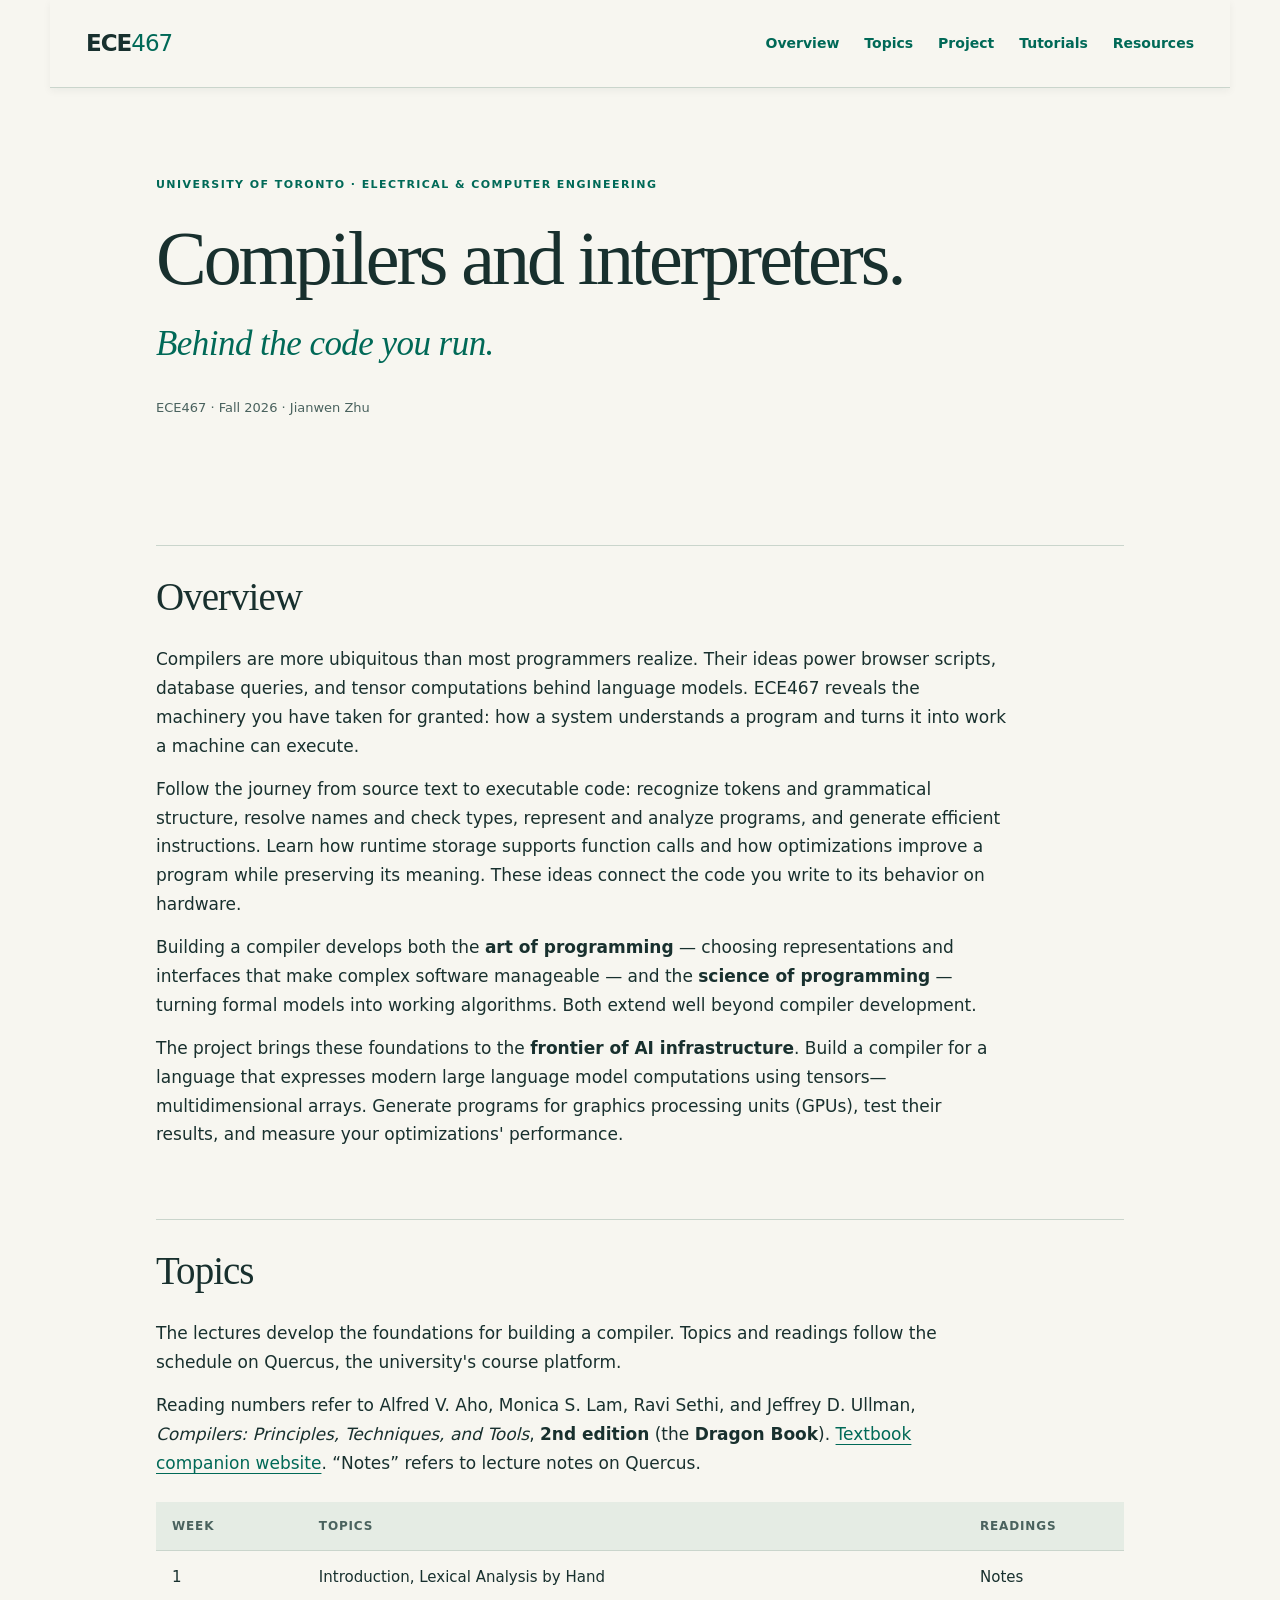
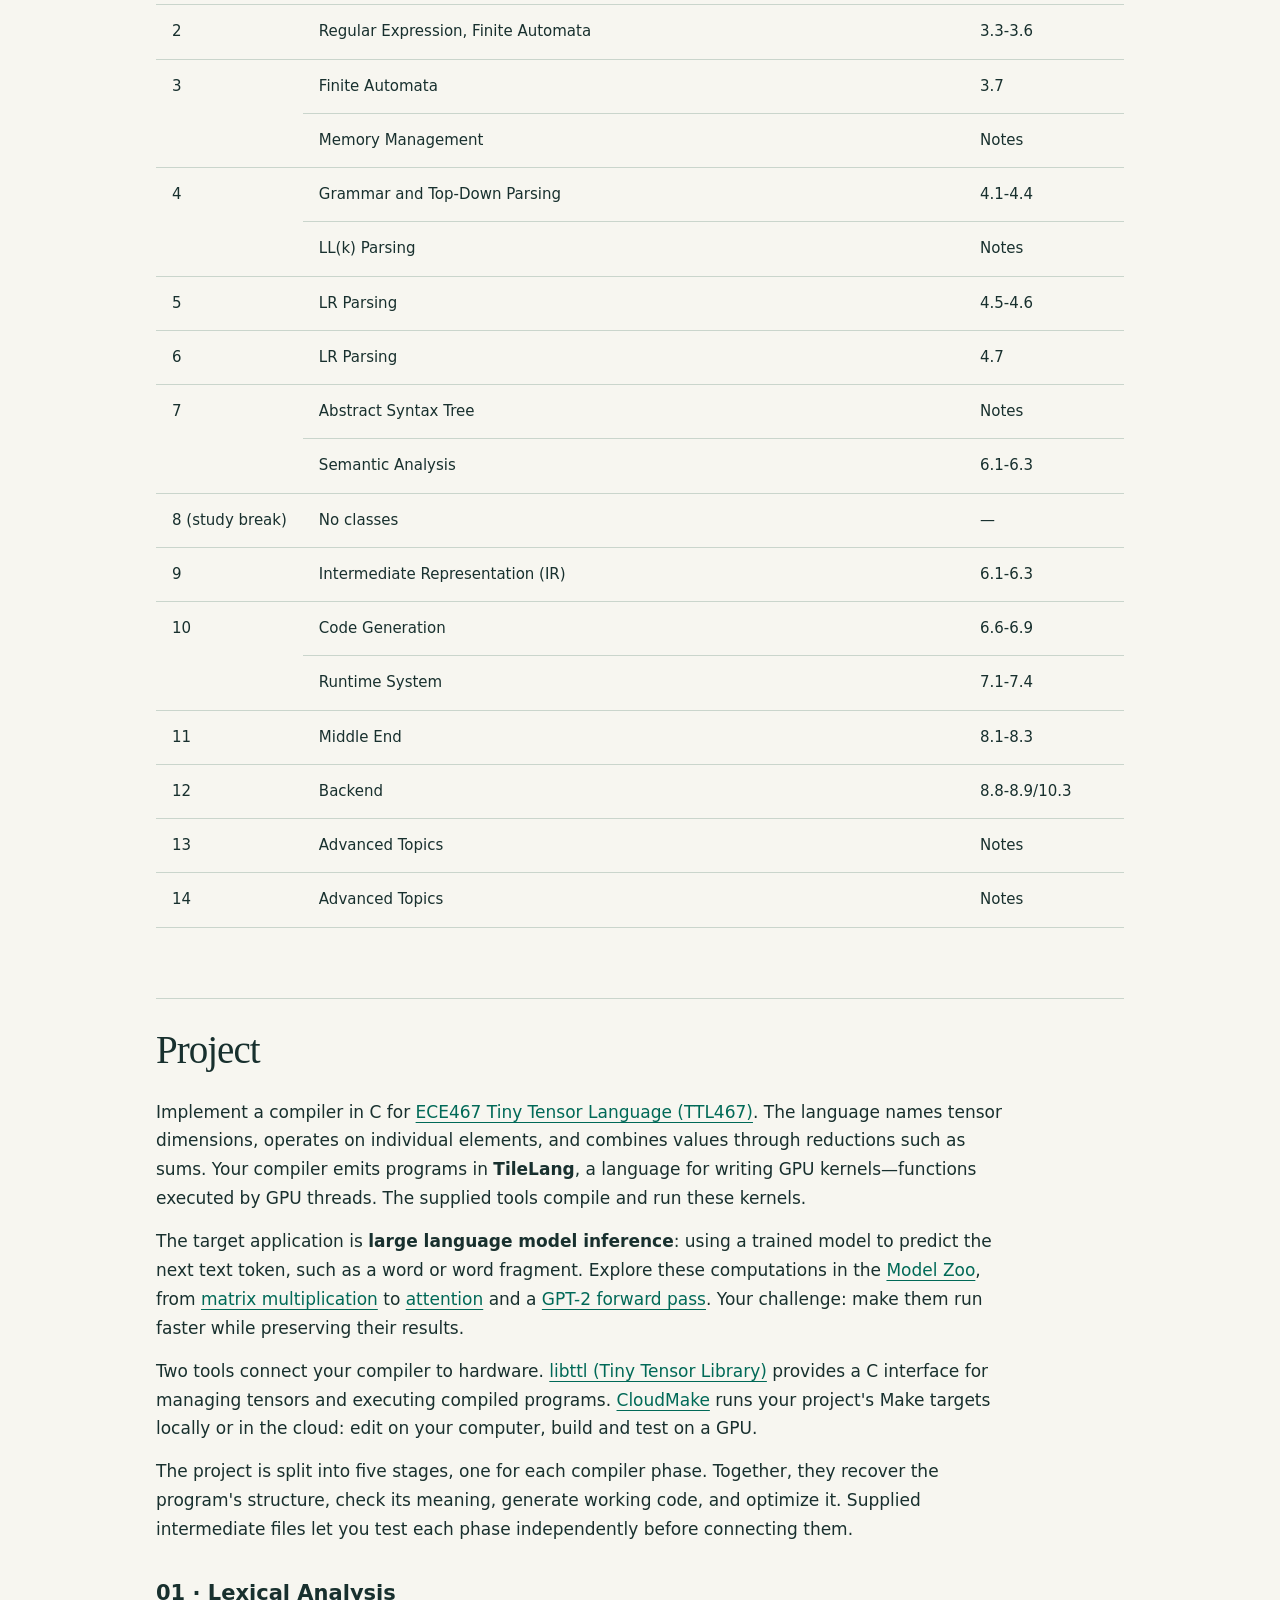
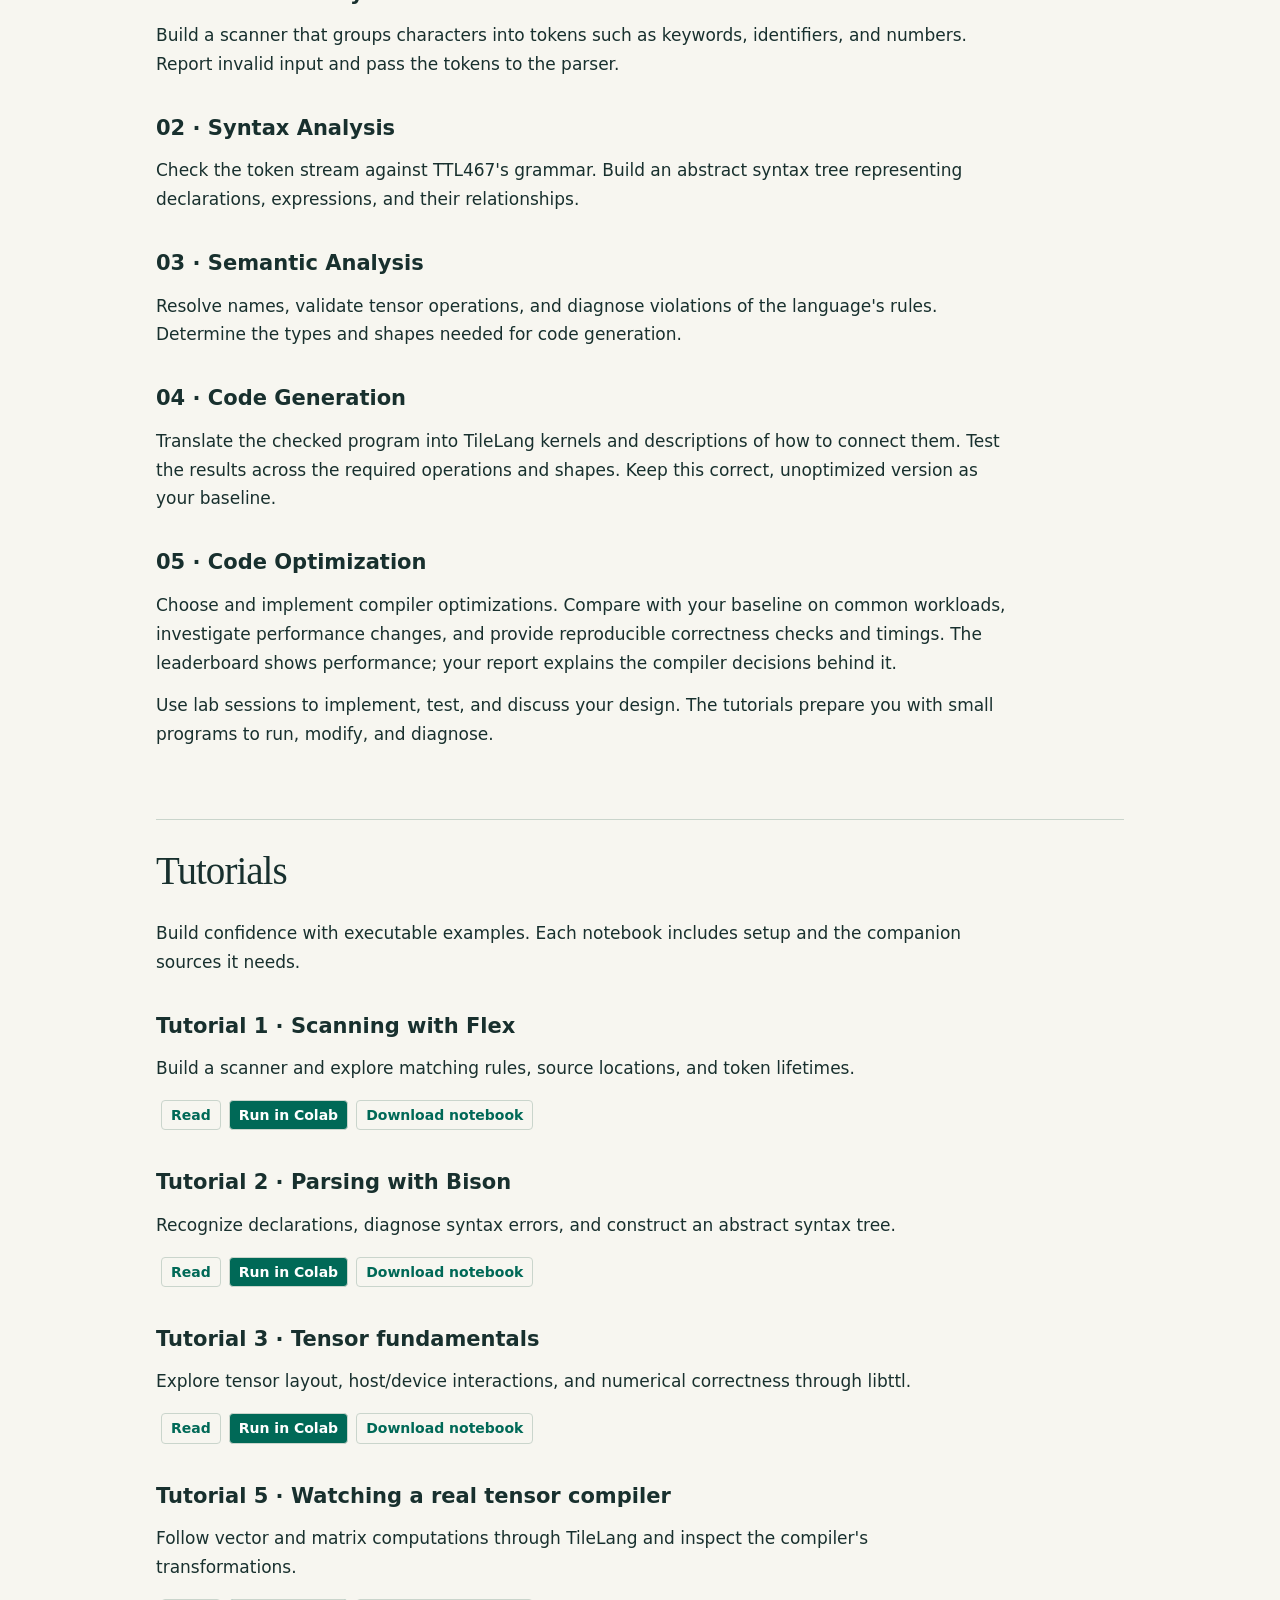
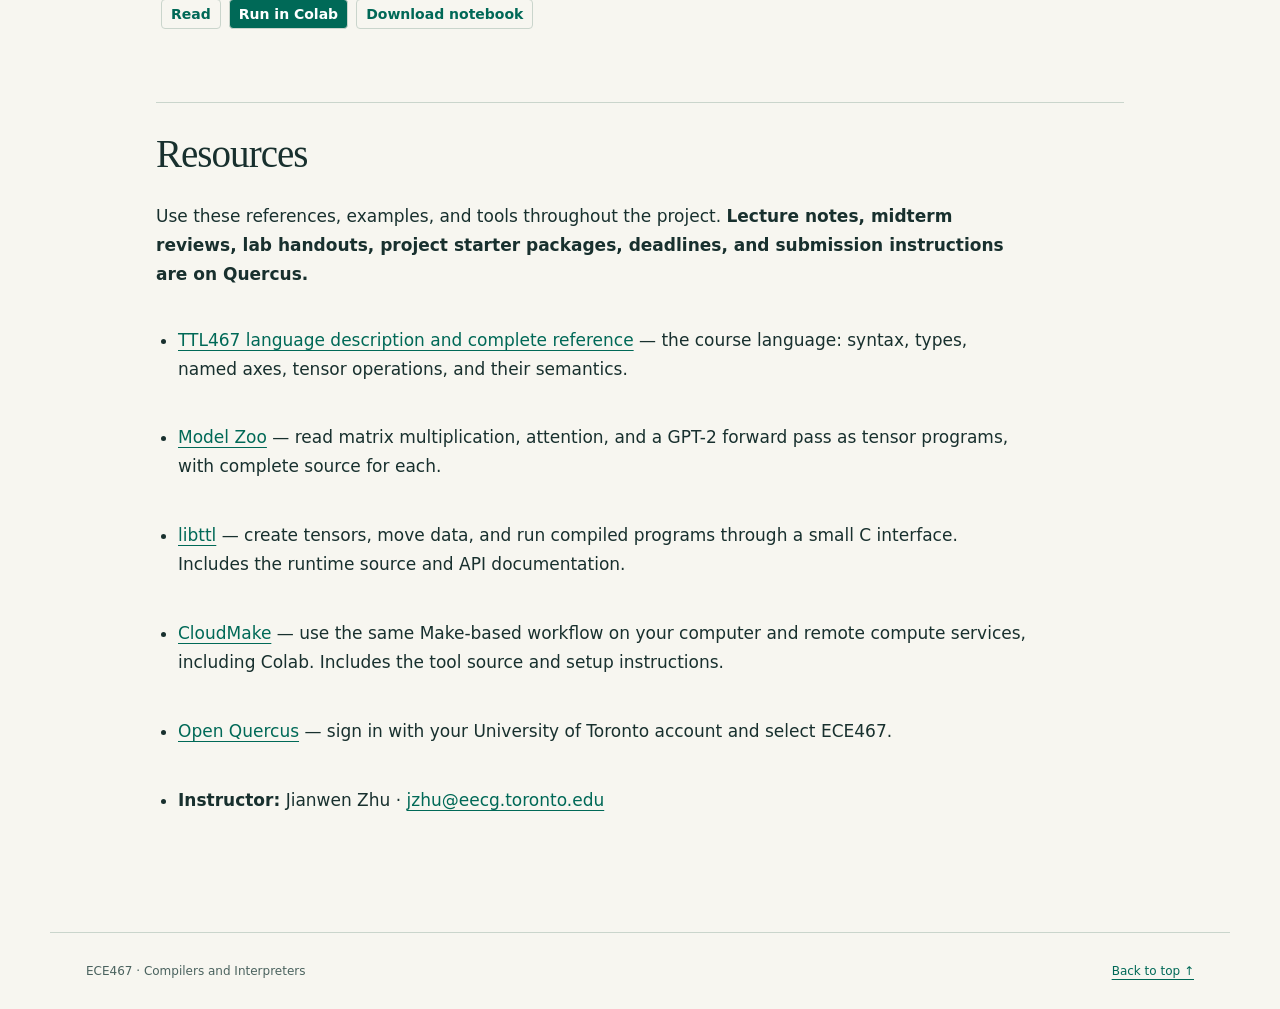
==== commit d7e31bc9: "Tighten course prose while preserving scope and learning messages" ====
--- a/index.html
+++ b/index.html
@@ -18,32 +18,30 @@
 
 <h2 id="objectives">Overview</h2>
 <p>Compilers are more ubiquitous than most programmers realize. Their
-ideas power browser scripts, database queries, and the tensor
-computations behind language models. ECE467 reveals the machinery behind
-operations you have taken for granted: how a system understands a
-program and turns it into work a machine can execute.</p>
-<p>You will follow that journey from source text to executable code:
-recognizing tokens and grammatical structure, resolving names and
-checking types, representing and analyzing programs, and generating
-efficient instructions. You will learn how runtime storage supports
-function calls and how optimizations change a program while preserving
-its meaning. Together, these ideas explain the connection between the
-code you write and its behavior on the hardware.</p>
-<p>Building a compiler also develops the <strong>art of
+ideas power browser scripts, database queries, and tensor computations
+behind language models. ECE467 reveals the machinery you have taken for
+granted: how a system understands a program and turns it into work a
+machine can execute.</p>
+<p>Follow the journey from source text to executable code: recognize
+tokens and grammatical structure, resolve names and check types,
+represent and analyze programs, and generate efficient instructions.
+Learn how runtime storage supports function calls and how optimizations
+improve a program while preserving its meaning. These ideas connect the
+code you write to its behavior on hardware.</p>
+<p>Building a compiler develops both the <strong>art of
 programming</strong> — choosing representations and interfaces that make
 complex software manageable — and the <strong>science of
 programming</strong> — turning formal models into working algorithms.
-These benefits extend well beyond compiler development.</p>
-<p>The project brings this foundation to the <strong>frontier of AI
-infrastructure</strong>. You build a compiler for a language that
-operates on tensors—multidimensional arrays—to express computations used
-in modern large language models. Your generated programs target graphics
-processing units (GPUs). You test their results and measure the
-performance of your optimizations.</p>
+Both extend well beyond compiler development.</p>
+<p>The project brings these foundations to the <strong>frontier of AI
+infrastructure</strong>. Build a compiler for a language that expresses
+modern large language model computations using tensors—multidimensional
+arrays. Generate programs for graphics processing units (GPUs), test
+their results, and measure your optimizations' performance.</p>
 <h2 id="topics">Topics</h2>
-<p>The lectures develop the ideas needed to understand and build a
-compiler. The weekly topics and readings below follow the course
-schedule on Quercus, the university's course platform.</p>
+<p>The lectures develop the foundations for building a compiler. Topics
+and readings follow the schedule on Quercus, the university's course
+platform.</p>
 <p>Reading numbers refer to Alfred V. Aho, Monica S. Lam, Ravi Sethi,
 and Jeffrey D. Ullman, <em>Compilers: Principles, Techniques, and
 Tools</em>, <strong>2nd edition</strong> (the <strong>Dragon
@@ -75,62 +73,59 @@
 </div>
 
 <h2 id="project">Project</h2>
-<p>Put the lecture material into practice by implementing a compiler in
-C for <a href="ttl467.html">ECE467 Tiny Tensor Language (TTL467)</a>.
-The language names tensor dimensions, applies operations to individual
-elements, and combines values through reductions such as sums. Your
-compiler emits programs in <strong>TileLang</strong>, a language for
-writing GPU kernels. A kernel is a function executed by GPU threads; the
-supplied tools compile and run these kernels.</p>
+<p>Implement a compiler in C for <a href="ttl467.html">ECE467 Tiny
+Tensor Language (TTL467)</a>. The language names tensor dimensions,
+operates on individual elements, and combines values through reductions
+such as sums. Your compiler emits programs in <strong>TileLang</strong>,
+a language for writing GPU kernels—functions executed by GPU threads.
+The supplied tools compile and run these kernels.</p>
 <p>The target application is <strong>large language model
 inference</strong>: using a trained model to predict the next text
-token, such as a word or word fragment. Explore the computations behind
-that prediction in the <a href="model-zoo.html">Model Zoo</a>, from <a
+token, such as a word or word fragment. Explore these computations in
+the <a href="model-zoo.html">Model Zoo</a>, from <a
 href="gemm.html">matrix multiplication</a> to <a
 href="attention.html">attention</a> and a <a
-href="gpt2-forward.html">GPT-2 forward pass</a>. The optimization
-challenge is to make these computations run faster while preserving
-their results.</p>
-<p>Two supporting tools connect your compiler to working hardware. <a
+href="gpt2-forward.html">GPT-2 forward pass</a>. Your challenge: make
+them run faster while preserving their results.</p>
+<p>Two tools connect your compiler to hardware. <a
 href="https://github.com/jianwen-zhu/libttl">libttl (Tiny Tensor
-Library)</a> provides the C interface for managing tensors and executing
+Library)</a> provides a C interface for managing tensors and executing
 compiled programs. <a
 href="https://github.com/jianwen-zhu/cloudmake">CloudMake</a> runs your
-project's Make targets locally or on cloud hardware, so you can keep
-editing locally while building and testing on a GPU.</p>
-<p>The project is split into five stages, each implementing one compiler
-phase. You first recover the program's structure and check its meaning,
-then generate working code and optimize it. Supplied intermediate files
-let you test each phase independently before connecting the phases.</p>
+project's Make targets locally or in the cloud: edit on your computer,
+build and test on a GPU.</p>
+<p>The project is split into five stages, one for each compiler phase.
+Together, they recover the program's structure, check its meaning,
+generate working code, and optimize it. Supplied intermediate files let
+you test each phase independently before connecting them.</p>
 <h3 id="lexical-analysis">01 · Lexical Analysis</h3>
-<p>Implement a scanner that groups source characters into tokens such as
-keywords, identifiers, and numbers. Report invalid input and pass the
-token stream to the parser.</p>
+<p>Build a scanner that groups characters into tokens such as keywords,
+identifiers, and numbers. Report invalid input and pass the tokens to
+the parser.</p>
 <h3 id="syntax-analysis">02 · Syntax Analysis</h3>
-<p>Implement a parser that checks the token stream against TTL467's
-grammar. Construct an abstract syntax tree representing declarations,
-expressions, and their relationships.</p>
+<p>Check the token stream against TTL467's grammar. Build an abstract
+syntax tree representing declarations, expressions, and their
+relationships.</p>
 <h3 id="semantic-analysis">03 · Semantic Analysis</h3>
-<p>Resolve names and validate tensor operations. Determine the types and
-shapes that code generation needs, and diagnose programs that violate
-the language's rules.</p>
+<p>Resolve names, validate tensor operations, and diagnose violations of
+the language's rules. Determine the types and shapes needed for code
+generation.</p>
 <h3 id="code-generation">04 · Code Generation</h3>
 <p>Translate the checked program into TileLang kernels and descriptions
 of how to connect them. Test the results across the required operations
-and shapes. Keep this correct, unoptimized version as the baseline for
-the next stage.</p>
+and shapes. Keep this correct, unoptimized version as your baseline.</p>
 <h3 id="code-optimization">05 · Code Optimization</h3>
-<p>Choose and implement optimizations in your compiler. Compare against
-your baseline on common workloads, investigate performance changes, and
-support your results with reproducible correctness checks and timings.
-The leaderboard shows performance; the final report explains the
-compiler decisions behind it.</p>
-<p>Lab sessions provide time to implement, test, and discuss your
-design. The tutorials below prepare you for this work with small
-programs to run, modify, and diagnose.</p>
+<p>Choose and implement compiler optimizations. Compare with your
+baseline on common workloads, investigate performance changes, and
+provide reproducible correctness checks and timings. The leaderboard
+shows performance; your report explains the compiler decisions behind
+it.</p>
+<p>Use lab sessions to implement, test, and discuss your design. The
+tutorials prepare you with small programs to run, modify, and
+diagnose.</p>
 <h2 id="tutorials">Tutorials</h2>
-<p>Build confidence for the project with executable examples. Each
-notebook includes setup and any companion sources it needs.</p>
+<p>Build confidence with executable examples. Each notebook includes
+setup and the companion sources it needs.</p>
 <h3 id="tutorial-1-scanning-with-flex">Tutorial 1 · Scanning with
 Flex</h3>
 <p>Build a scanner and explore matching rules, source locations, and
@@ -156,10 +151,10 @@
 <p class="notebook-links"><a href="tutorial5.html">Read</a> <a class="button" href="https://colab.research.google.com/github/jianwen-zhu/2026-fall-ece467-jzhu/blob/gh-pages/tutorial5.ipynb">Run in Colab</a> <a href="tutorial5.ipynb" download>Download notebook</a></p>
 
 <h2 id="resources">Resources</h2>
-<p>Use the language reference, model examples, and development tools
-below as you work through the project. <strong>Lecture notes, midterm
-reviews, lab handouts, project starter packages, deadlines, and
-submission instructions are on Quercus.</strong></p>
+<p>Use these references, examples, and tools throughout the project.
+<strong>Lecture notes, midterm reviews, lab handouts, project starter
+packages, deadlines, and submission instructions are on
+Quercus.</strong></p>
 <ul>
 <li><p><a href="ttl467.html">TTL467 language description and complete
 reference</a> — the course language: syntax, types, named axes, tensor
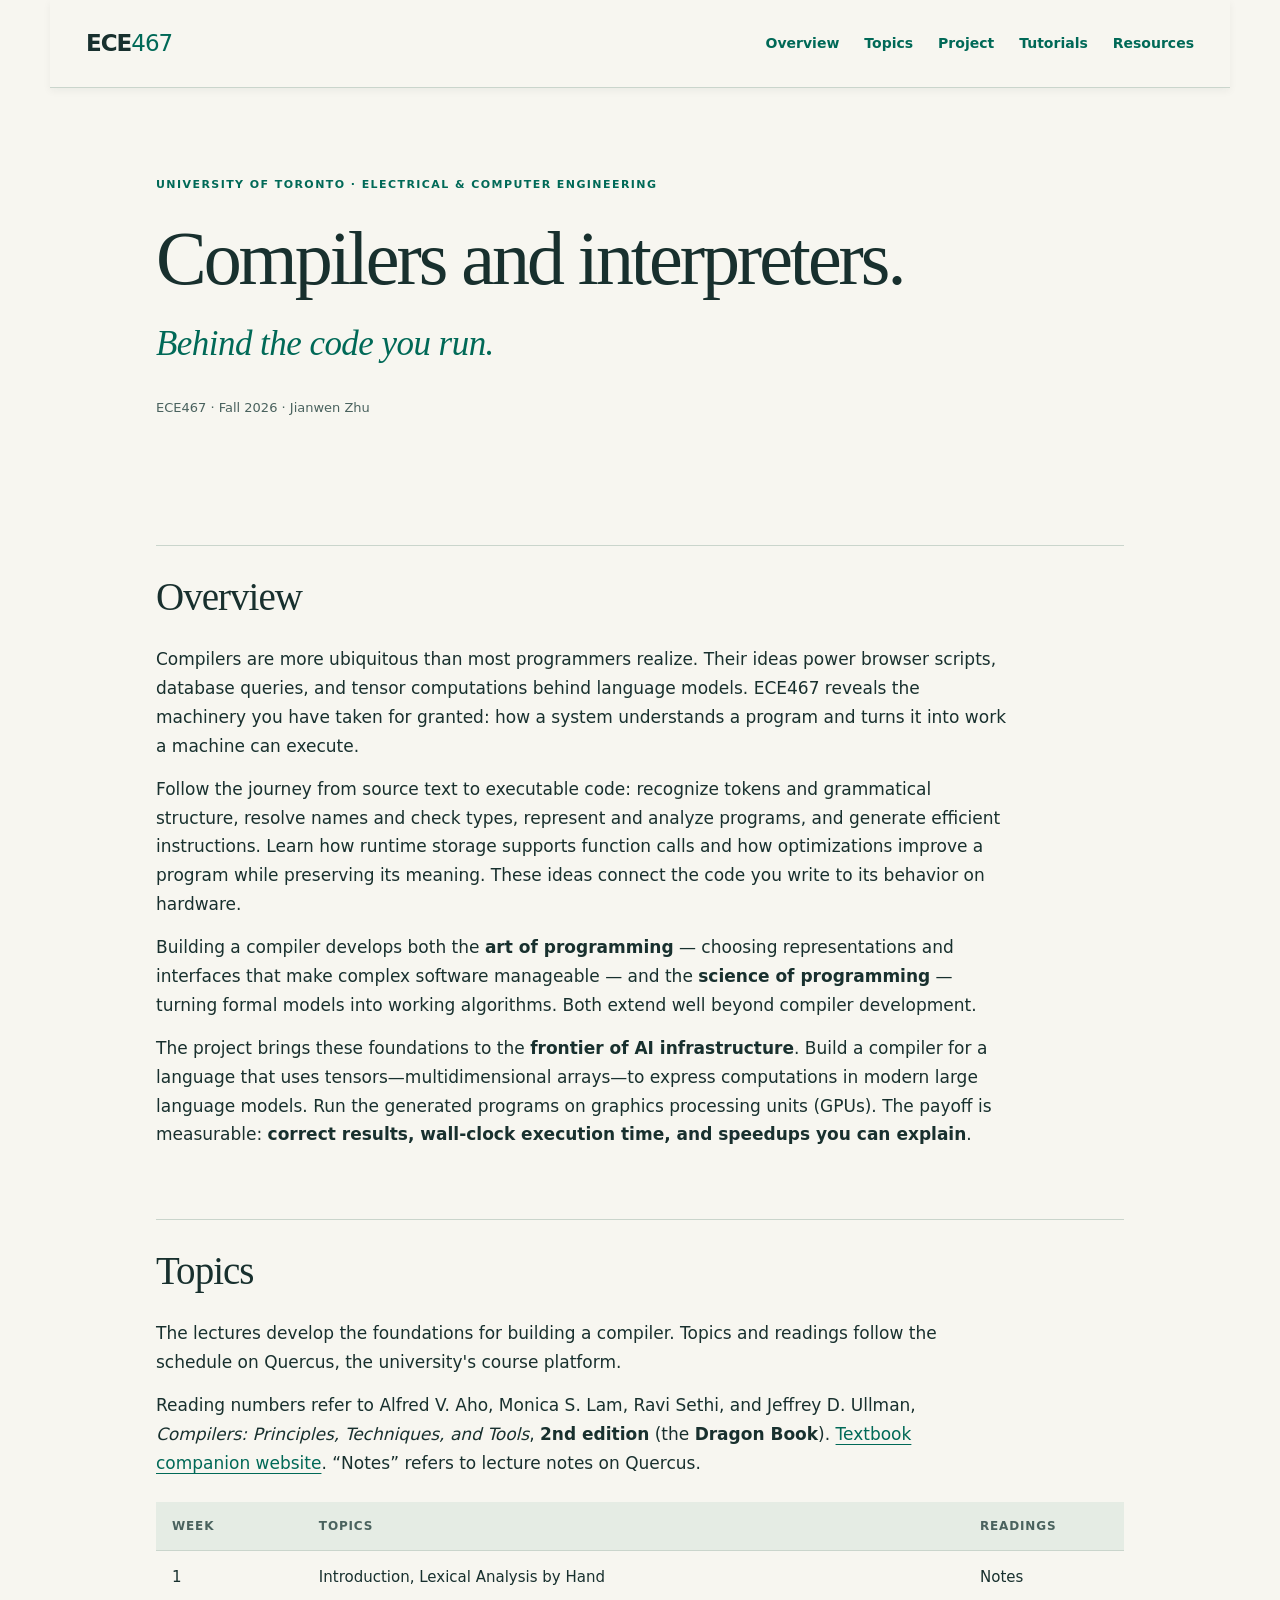
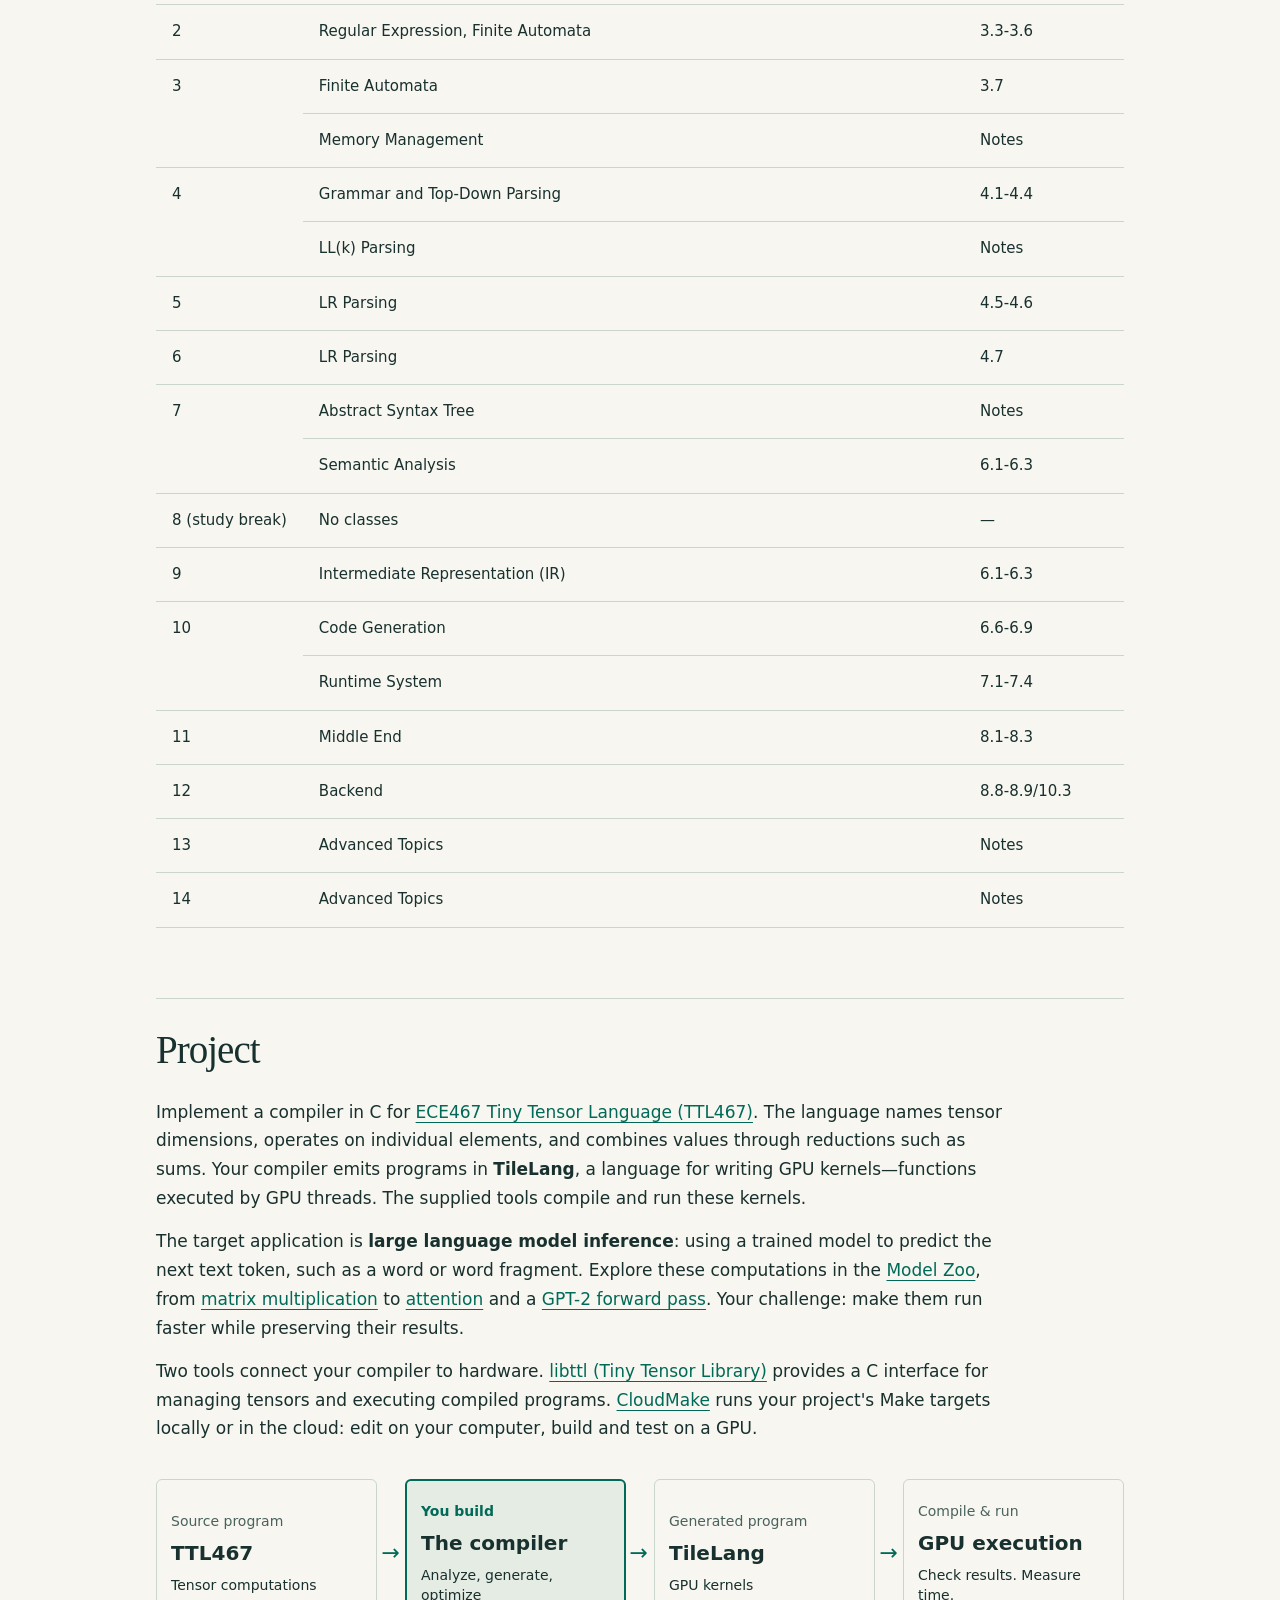
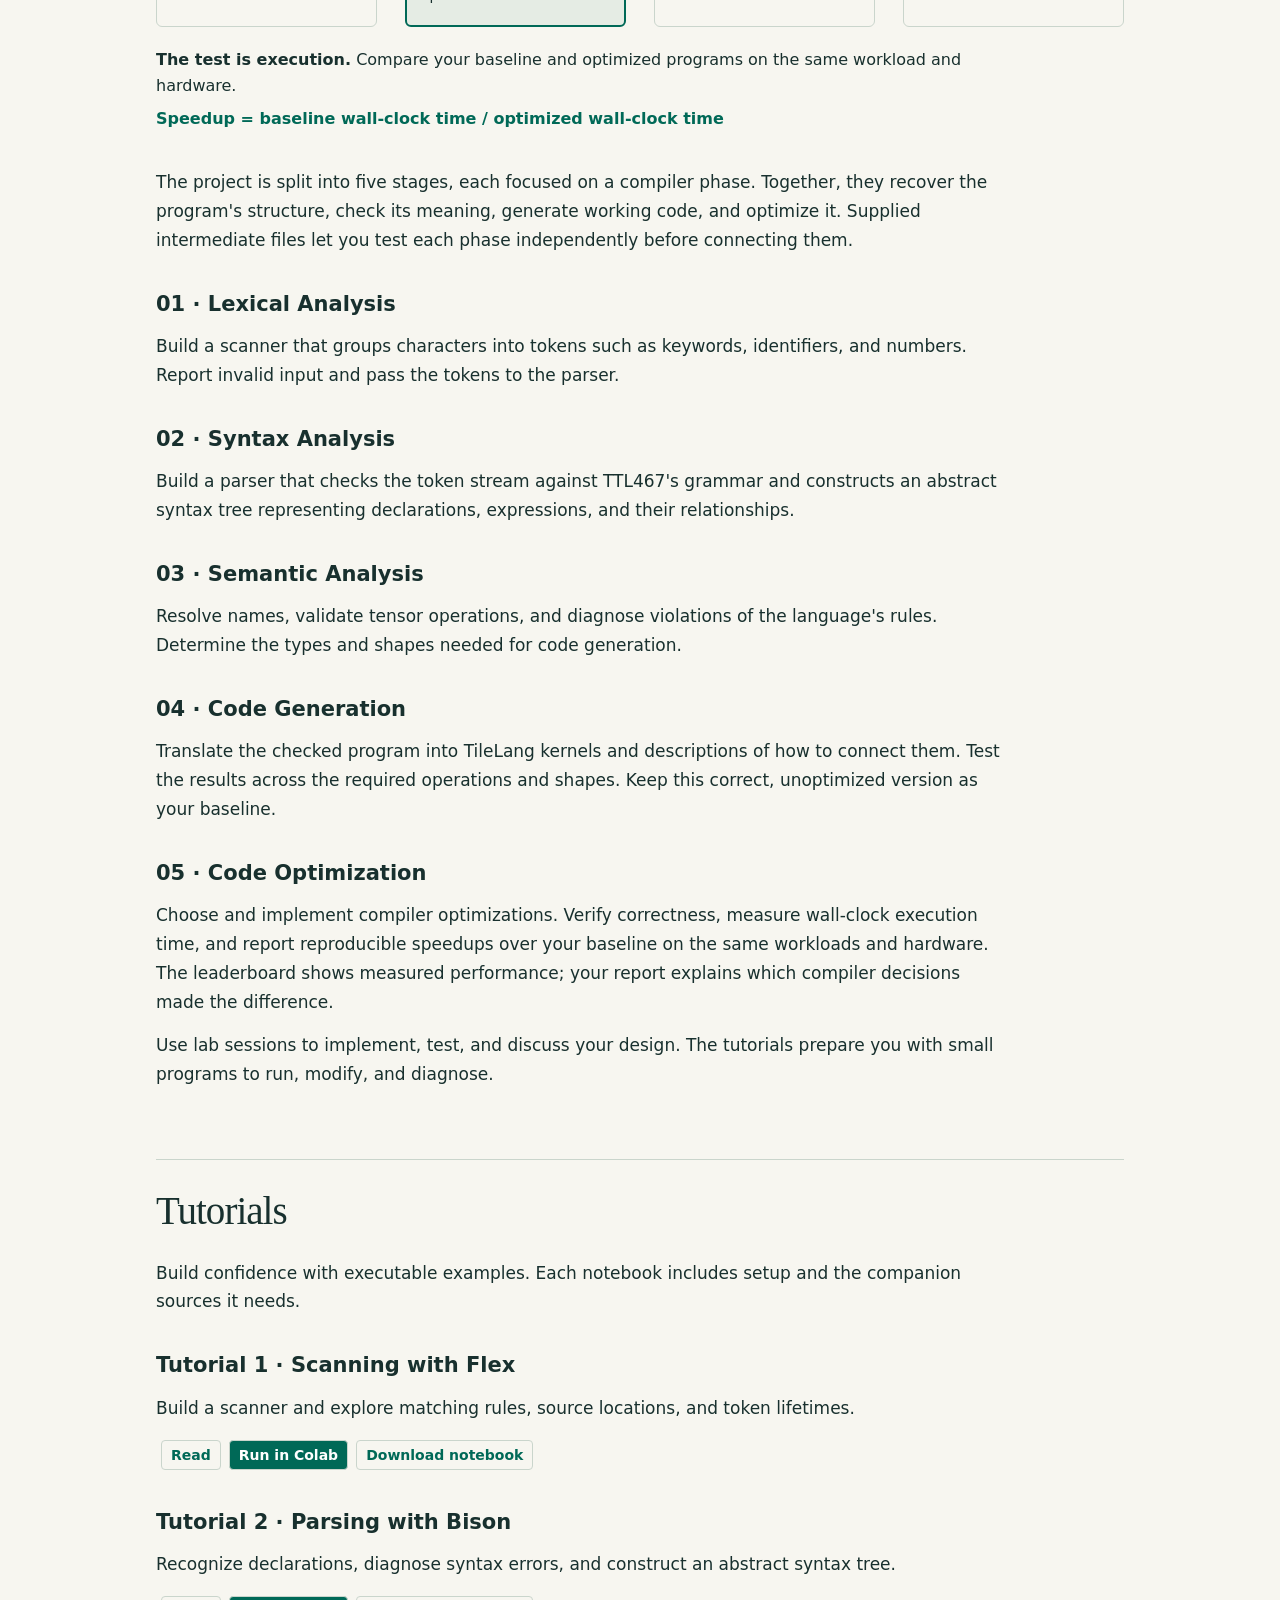
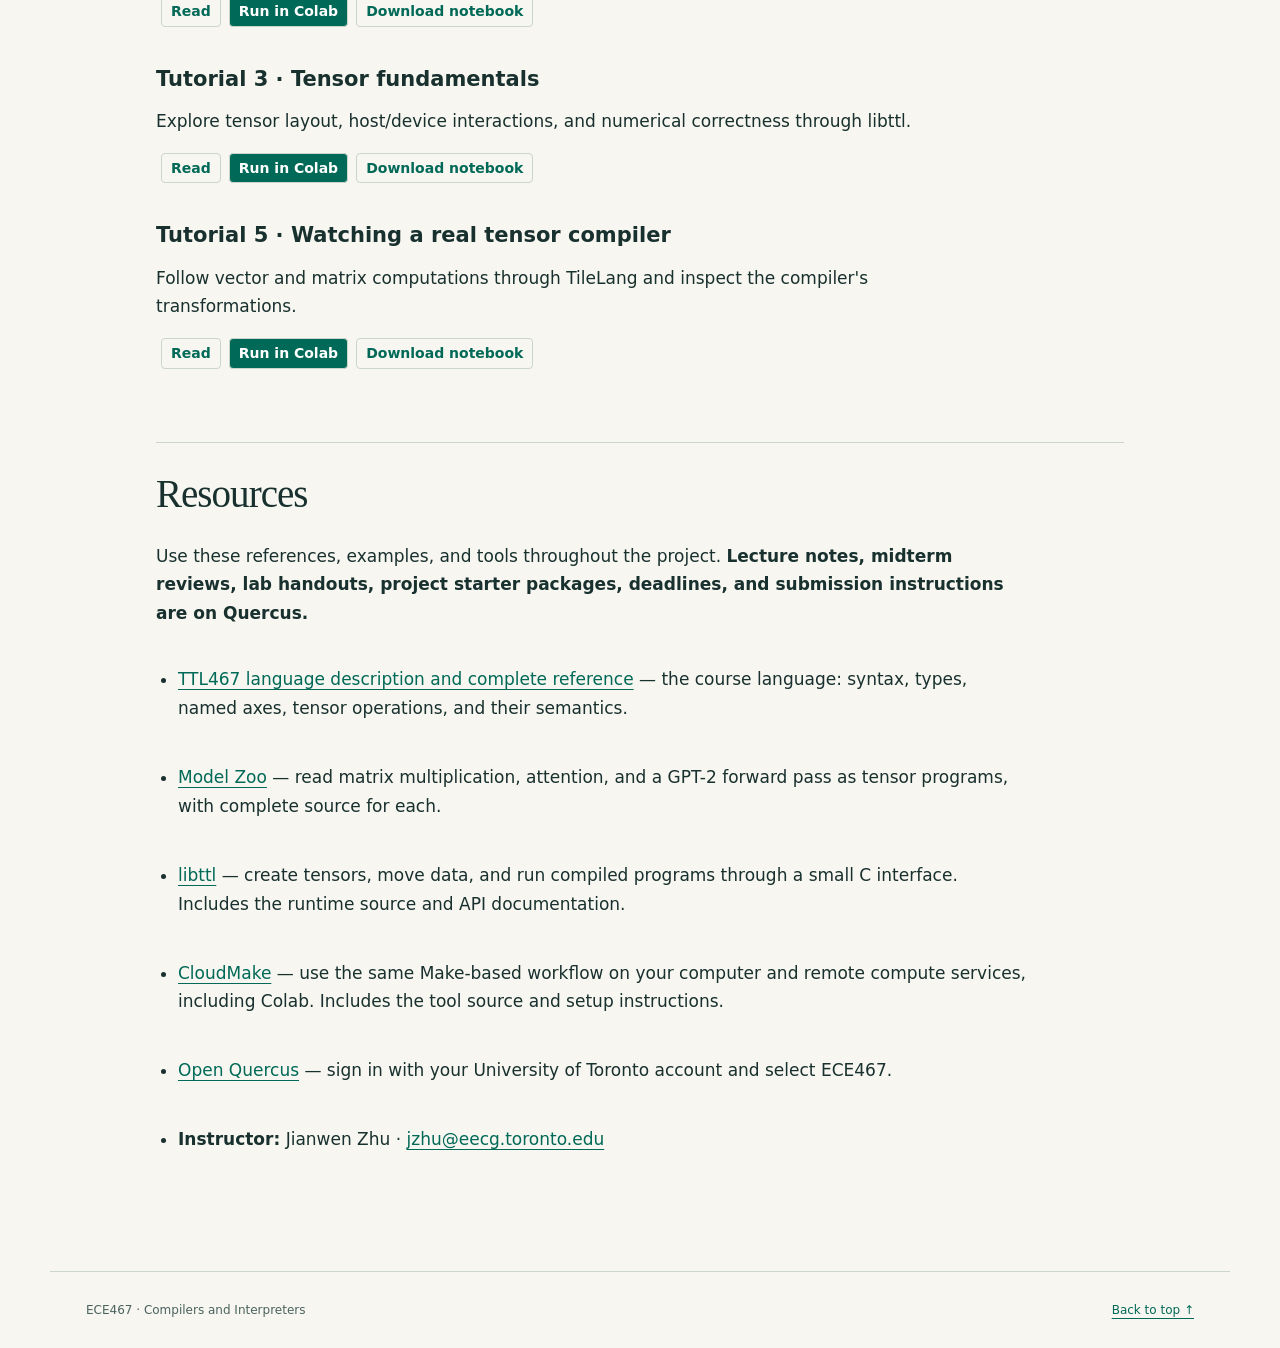
==== commit 81523a24: "Show compiler pipeline and emphasize measured GPU speedups" ====
--- a/index.html
+++ b/index.html
@@ -34,10 +34,11 @@
 programming</strong> — turning formal models into working algorithms.
 Both extend well beyond compiler development.</p>
 <p>The project brings these foundations to the <strong>frontier of AI
-infrastructure</strong>. Build a compiler for a language that expresses
-modern large language model computations using tensors—multidimensional
-arrays. Generate programs for graphics processing units (GPUs), test
-their results, and measure your optimizations' performance.</p>
+infrastructure</strong>. Build a compiler for a language that uses
+tensors—multidimensional arrays—to express computations in modern large
+language models. Run the generated programs on graphics processing units
+(GPUs). The payoff is measurable: <strong>correct results, wall-clock
+execution time, and speedups you can explain</strong>.</p>
 <h2 id="topics">Topics</h2>
 <p>The lectures develop the foundations for building a compiler. Topics
 and readings follow the schedule on Quercus, the university's course
@@ -94,18 +95,28 @@
 href="https://github.com/jianwen-zhu/cloudmake">CloudMake</a> runs your
 project's Make targets locally or in the cloud: edit on your computer,
 build and test on a GPU.</p>
-<p>The project is split into five stages, one for each compiler phase.
-Together, they recover the program's structure, check its meaning,
-generate working code, and optimize it. Supplied intermediate files let
-you test each phase independently before connecting them.</p>
+<figure class="compiler-pipeline" aria-labelledby="pipeline-caption">
+<ol class="pipeline-steps" aria-label="From source program to measured execution">
+<li><span class="pipeline-label">Source program</span><strong>TTL467</strong><span>Tensor computations</span></li>
+<li class="pipeline-student"><span class="pipeline-label">You build</span><strong>The compiler</strong><span>Analyze, generate, optimize</span></li>
+<li><span class="pipeline-label">Generated program</span><strong>TileLang</strong><span>GPU kernels</span></li>
+<li><span class="pipeline-label">Compile &amp; run</span><strong>GPU execution</strong><span>Check results. Measure time.</span></li>
+</ol>
+<figcaption id="pipeline-caption"><strong>The test is execution.</strong> Compare your baseline and optimized programs on the same workload and hardware.<span class="pipeline-metric">Speedup = baseline wall-clock time / optimized wall-clock time</span></figcaption>
+</figure>
+
+<p>The project is split into five stages, each focused on a compiler
+phase. Together, they recover the program's structure, check its
+meaning, generate working code, and optimize it. Supplied intermediate
+files let you test each phase independently before connecting them.</p>
 <h3 id="lexical-analysis">01 · Lexical Analysis</h3>
 <p>Build a scanner that groups characters into tokens such as keywords,
 identifiers, and numbers. Report invalid input and pass the tokens to
 the parser.</p>
 <h3 id="syntax-analysis">02 · Syntax Analysis</h3>
-<p>Check the token stream against TTL467's grammar. Build an abstract
-syntax tree representing declarations, expressions, and their
-relationships.</p>
+<p>Build a parser that checks the token stream against TTL467's grammar
+and constructs an abstract syntax tree representing declarations,
+expressions, and their relationships.</p>
 <h3 id="semantic-analysis">03 · Semantic Analysis</h3>
 <p>Resolve names, validate tensor operations, and diagnose violations of
 the language's rules. Determine the types and shapes needed for code
@@ -115,11 +126,11 @@
 of how to connect them. Test the results across the required operations
 and shapes. Keep this correct, unoptimized version as your baseline.</p>
 <h3 id="code-optimization">05 · Code Optimization</h3>
-<p>Choose and implement compiler optimizations. Compare with your
-baseline on common workloads, investigate performance changes, and
-provide reproducible correctness checks and timings. The leaderboard
-shows performance; your report explains the compiler decisions behind
-it.</p>
+<p>Choose and implement compiler optimizations. Verify correctness,
+measure wall-clock execution time, and report reproducible speedups over
+your baseline on the same workloads and hardware. The leaderboard shows
+measured performance; your report explains which compiler decisions made
+the difference.</p>
 <p>Use lab sessions to implement, test, and discuss your design. The
 tutorials prepare you with small programs to run, modify, and
 diagnose.</p>
--- a/style.css
+++ b/style.css
@@ -13,3 +13,5 @@
 .reference{padding-top:30px}.reference pre{overflow-x:auto;background:var(--wash);padding:20px;font-size:13px;line-height:1.6}.reference code{font-family:ui-monospace,SFMono-Regular,Consolas,monospace}.reference table{display:block;overflow-x:auto}.reference td:first-child{white-space:normal;width:auto}.reference td:nth-child(2){width:auto;font-weight:400}.table-scroll td:nth-child(2){width:auto;font-weight:400}
 .table-scroll td{white-space:normal;width:auto}.table-scroll td[rowspan]{white-space:nowrap;width:9rem}.table-scroll td:last-child{white-space:nowrap;width:10rem}
 @media(max-width:620px){.table-scroll table{min-width:0;font-size:14px}.table-scroll td,.table-scroll th{padding:12px 8px}.table-scroll td[rowspan]{white-space:normal;width:4.5rem}.table-scroll td:last-child{width:6.5rem}}
+.compiler-pipeline{margin:36px 0}.pipeline-steps{display:grid;grid-template-columns:repeat(4,minmax(0,1fr));gap:28px;padding:0;margin:0;list-style:none}.pipeline-steps li{position:relative;display:flex;flex-direction:column;justify-content:center;gap:7px;padding:20px 14px;border:1px solid var(--line);border-radius:6px;font-size:14px;line-height:1.45}.pipeline-steps li:not(:last-child)::after{content:"→";position:absolute;right:-24px;top:50%;transform:translateY(-50%);color:var(--accent);font-size:22px}.pipeline-steps strong{font-size:20px}.pipeline-label{color:var(--muted)}.pipeline-steps .pipeline-student{border:2px solid var(--accent);background:var(--wash)}.pipeline-student .pipeline-label{color:var(--accent);font-weight:650}.compiler-pipeline figcaption{margin-top:20px;max-width:850px;font-size:16px;line-height:1.6}.pipeline-metric{display:block;margin-top:8px;font-weight:650;color:var(--accent)}
+@media(max-width:760px){.pipeline-steps{grid-template-columns:1fr;gap:28px}.pipeline-steps li{padding:16px 20px}.pipeline-steps li:not(:last-child)::after{content:"↓";right:auto;left:50%;top:auto;bottom:-27px;transform:translateX(-50%)}.pipeline-steps strong{font-size:20px}}
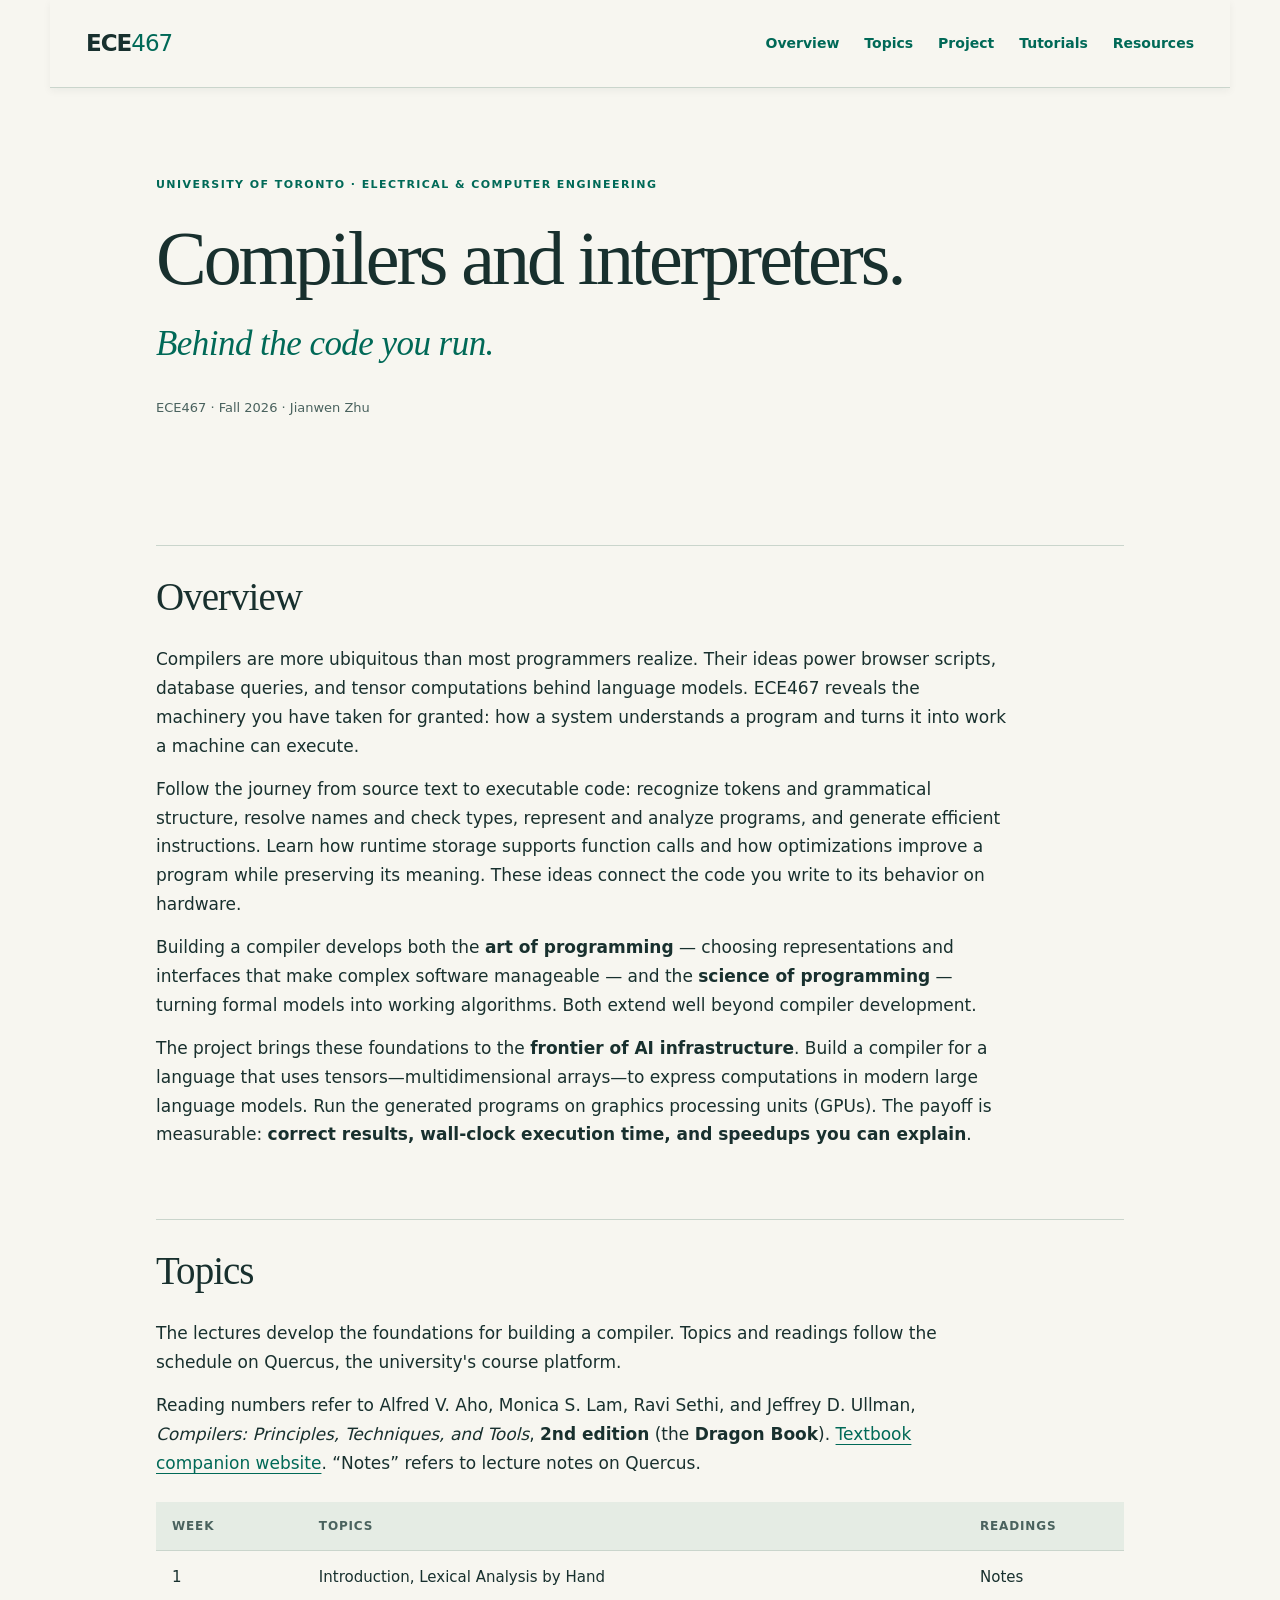
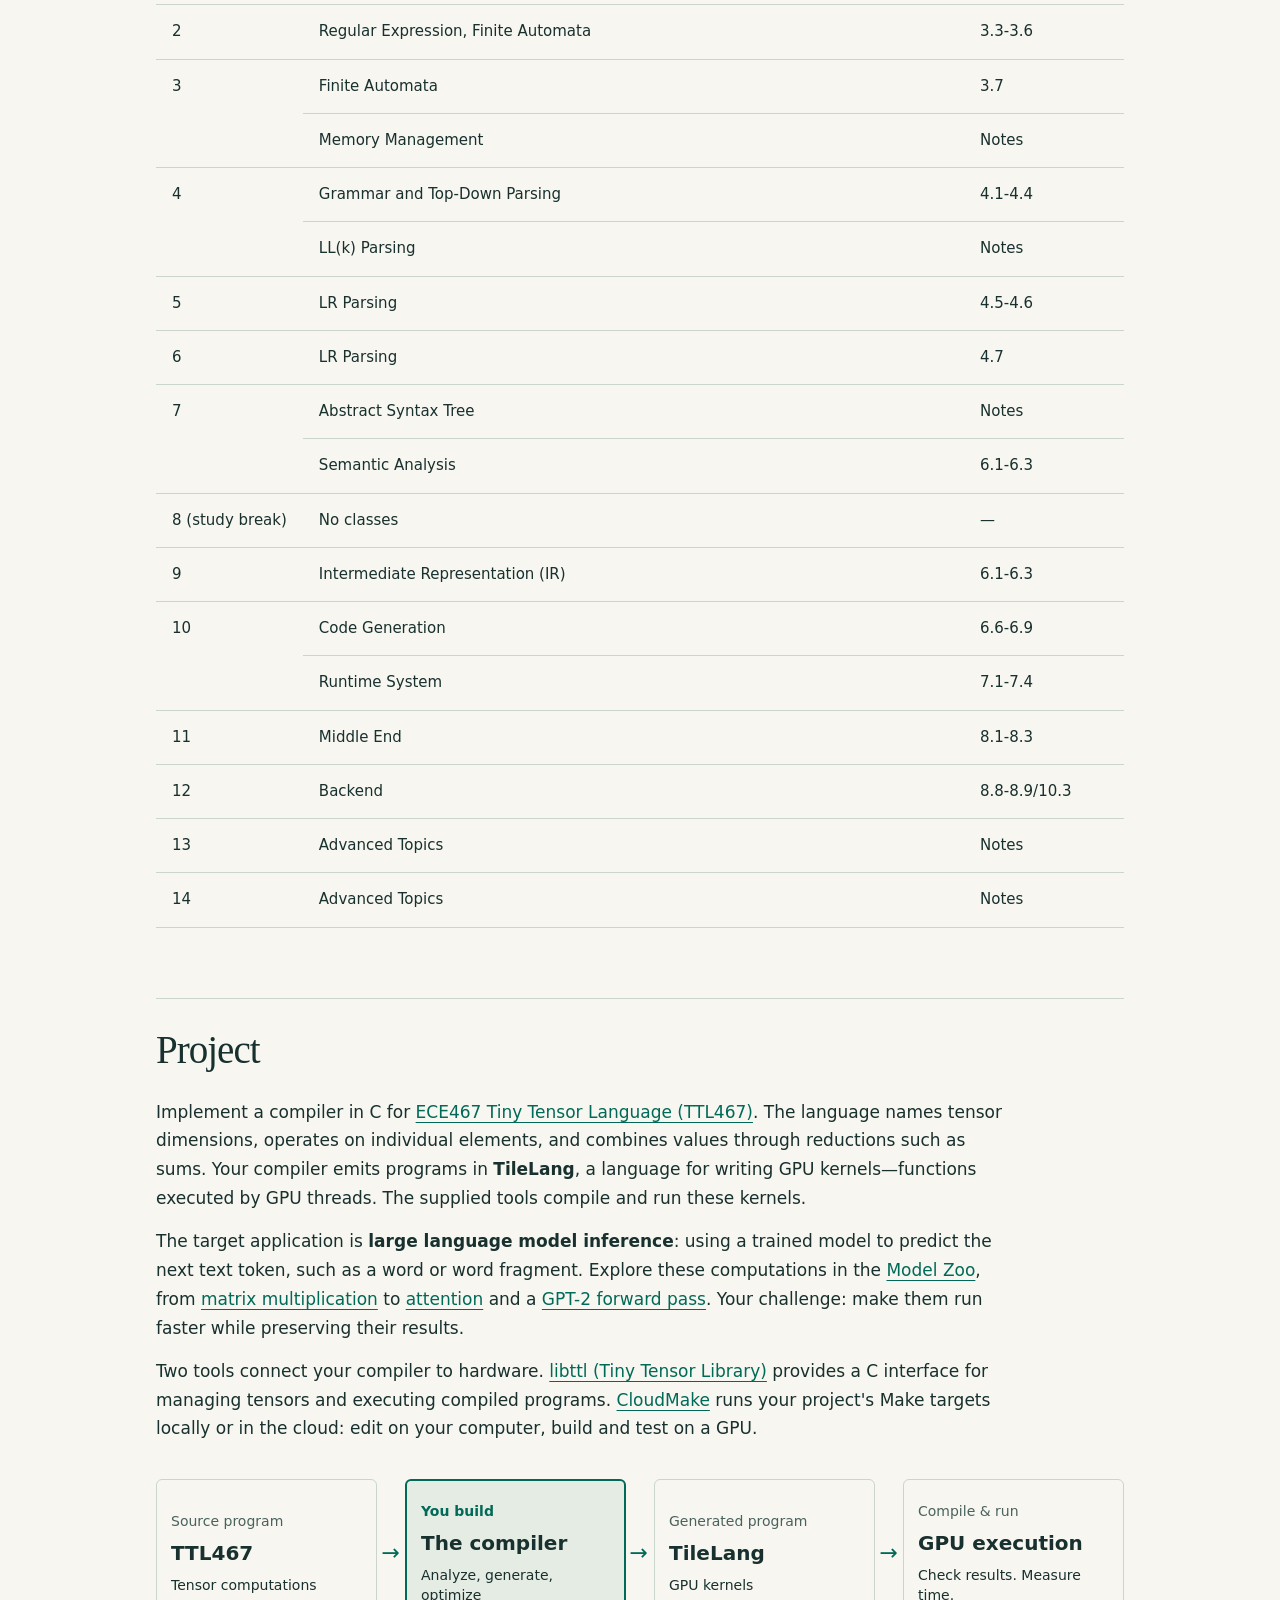
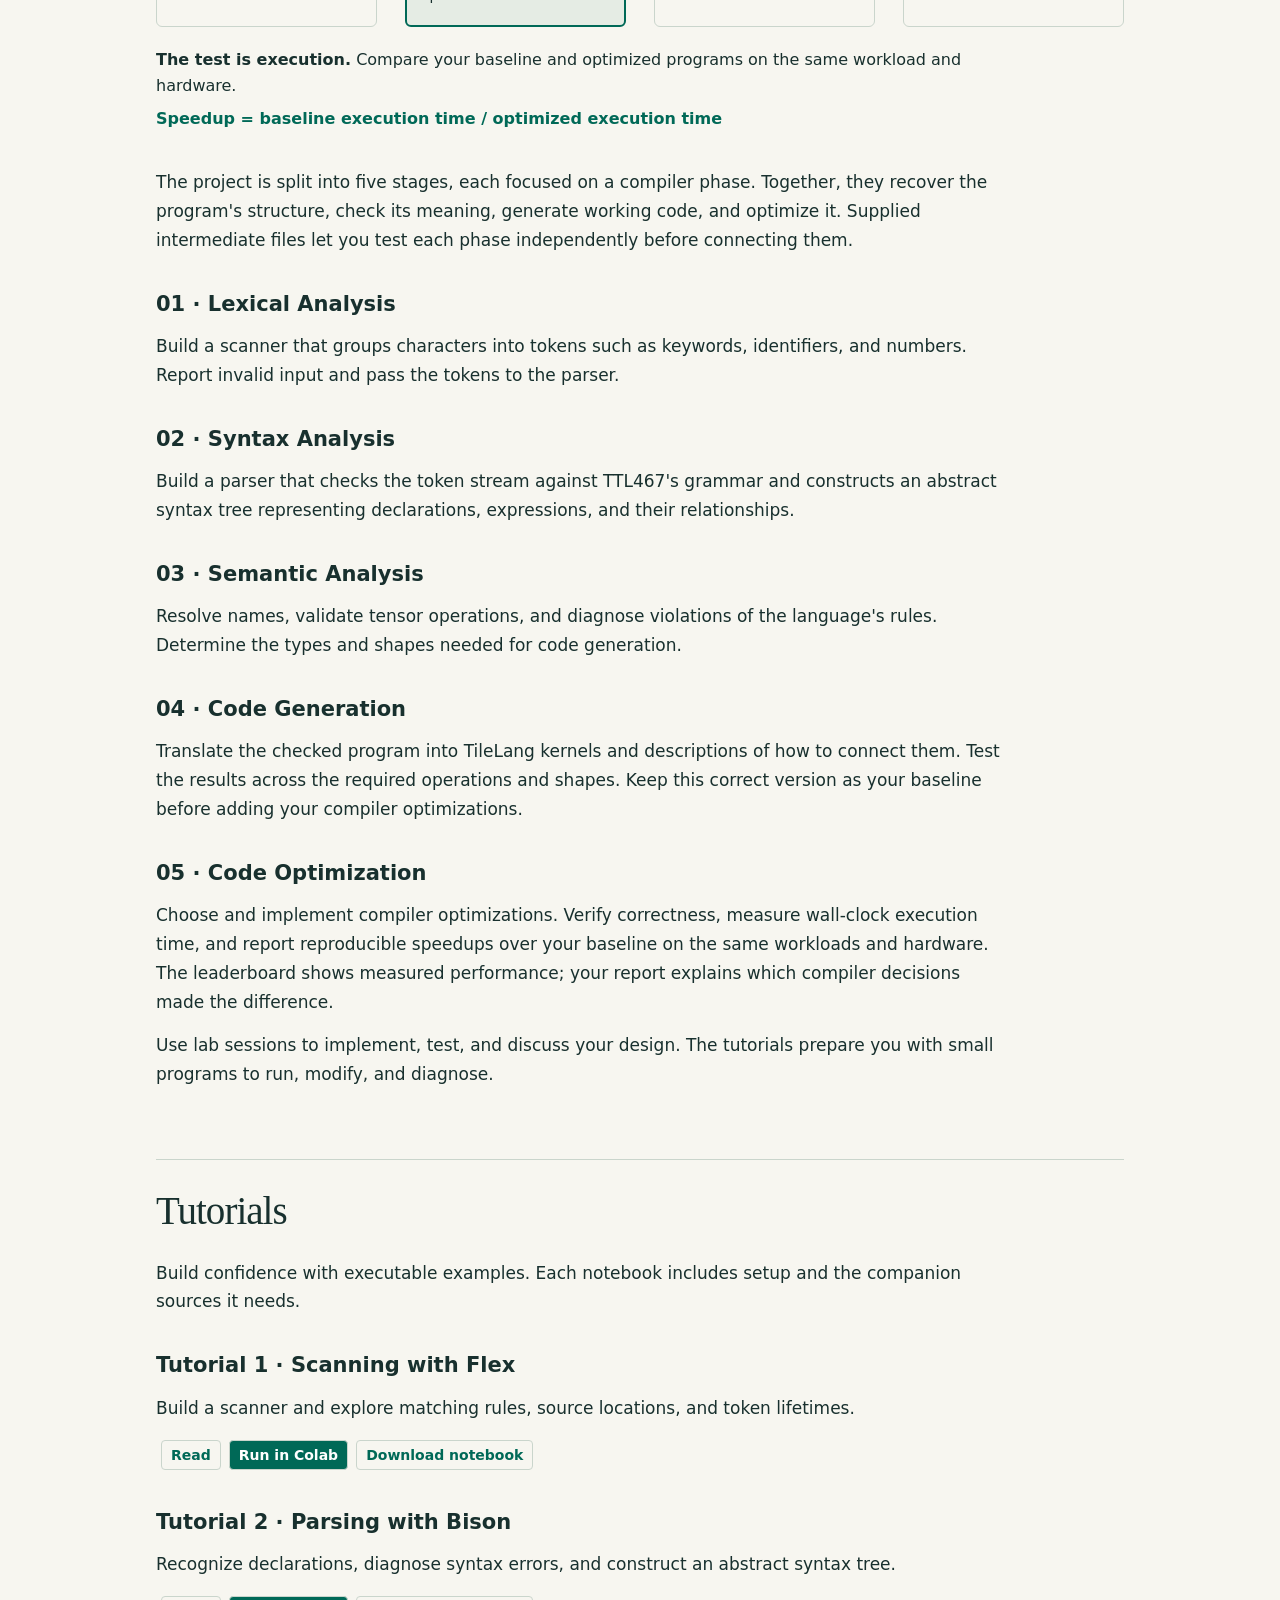
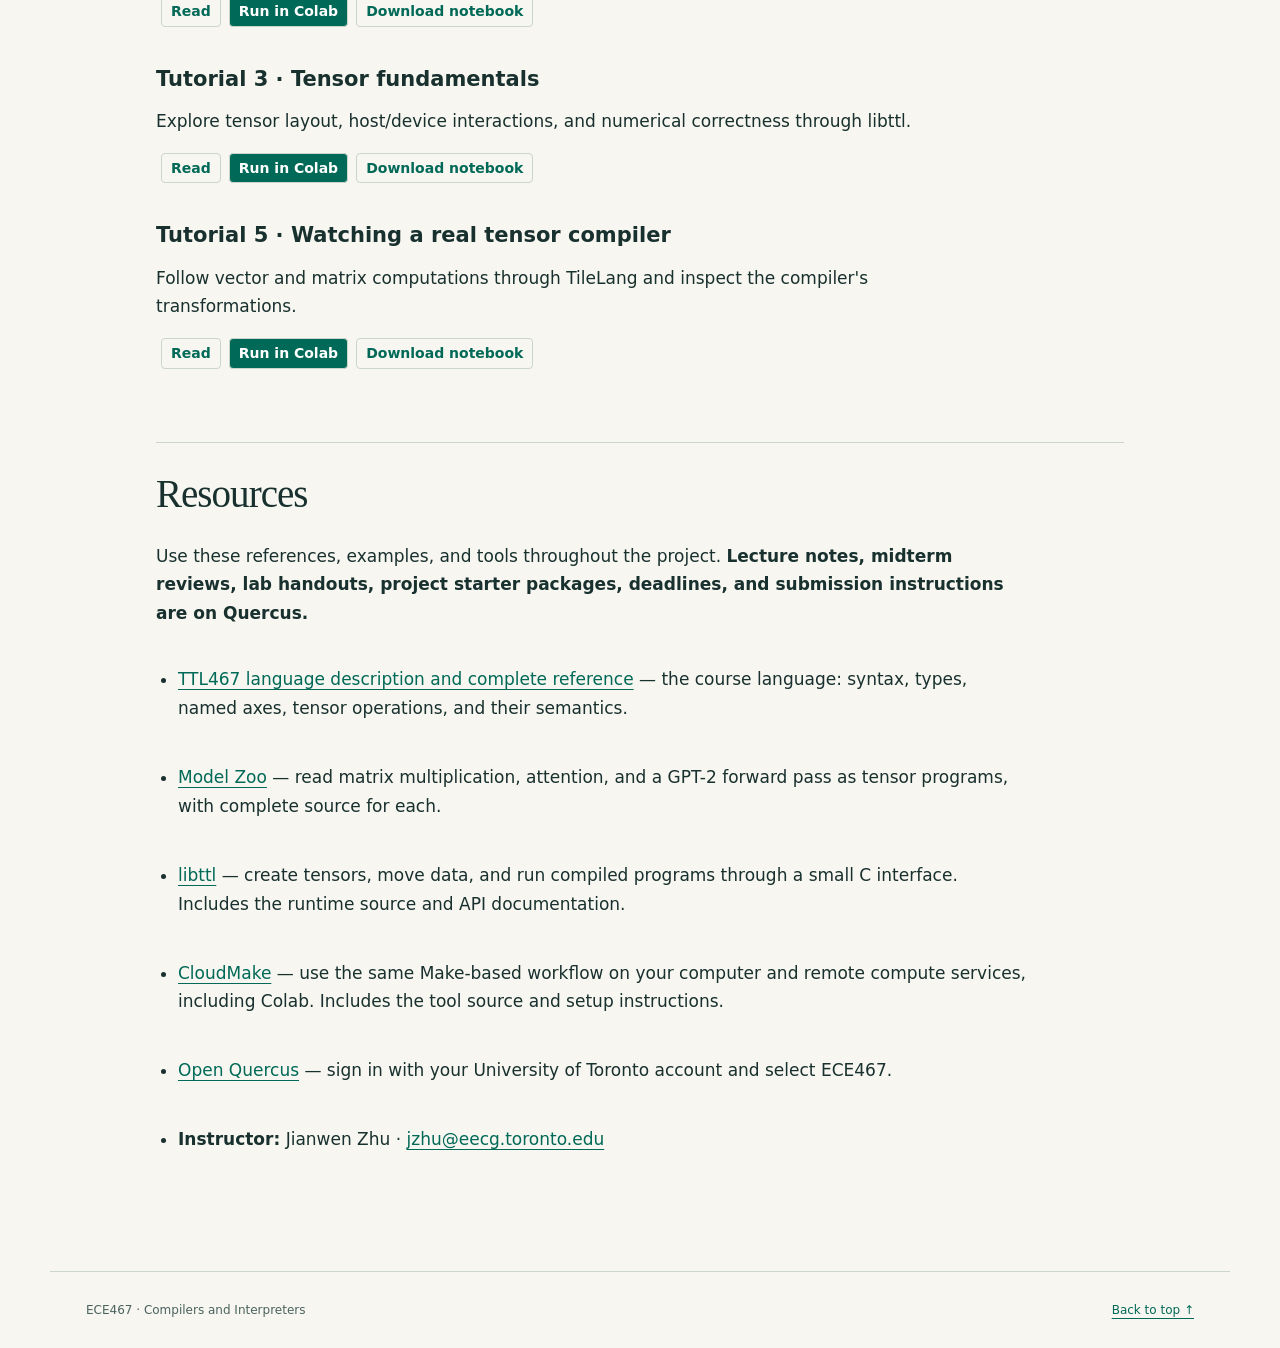
==== commit 57630e42: "Clarify execution-time speedup and student compiler baseline" ====
--- a/index.html
+++ b/index.html
@@ -102,7 +102,7 @@
 <li><span class="pipeline-label">Generated program</span><strong>TileLang</strong><span>GPU kernels</span></li>
 <li><span class="pipeline-label">Compile &amp; run</span><strong>GPU execution</strong><span>Check results. Measure time.</span></li>
 </ol>
-<figcaption id="pipeline-caption"><strong>The test is execution.</strong> Compare your baseline and optimized programs on the same workload and hardware.<span class="pipeline-metric">Speedup = baseline wall-clock time / optimized wall-clock time</span></figcaption>
+<figcaption id="pipeline-caption"><strong>The test is execution.</strong> Compare your baseline and optimized programs on the same workload and hardware.<span class="pipeline-metric">Speedup = baseline execution time / optimized execution time</span></figcaption>
 </figure>
 
 <p>The project is split into five stages, each focused on a compiler
@@ -124,7 +124,8 @@
 <h3 id="code-generation">04 · Code Generation</h3>
 <p>Translate the checked program into TileLang kernels and descriptions
 of how to connect them. Test the results across the required operations
-and shapes. Keep this correct, unoptimized version as your baseline.</p>
+and shapes. Keep this correct version as your baseline before adding
+your compiler optimizations.</p>
 <h3 id="code-optimization">05 · Code Optimization</h3>
 <p>Choose and implement compiler optimizations. Verify correctness,
 measure wall-clock execution time, and report reproducible speedups over
